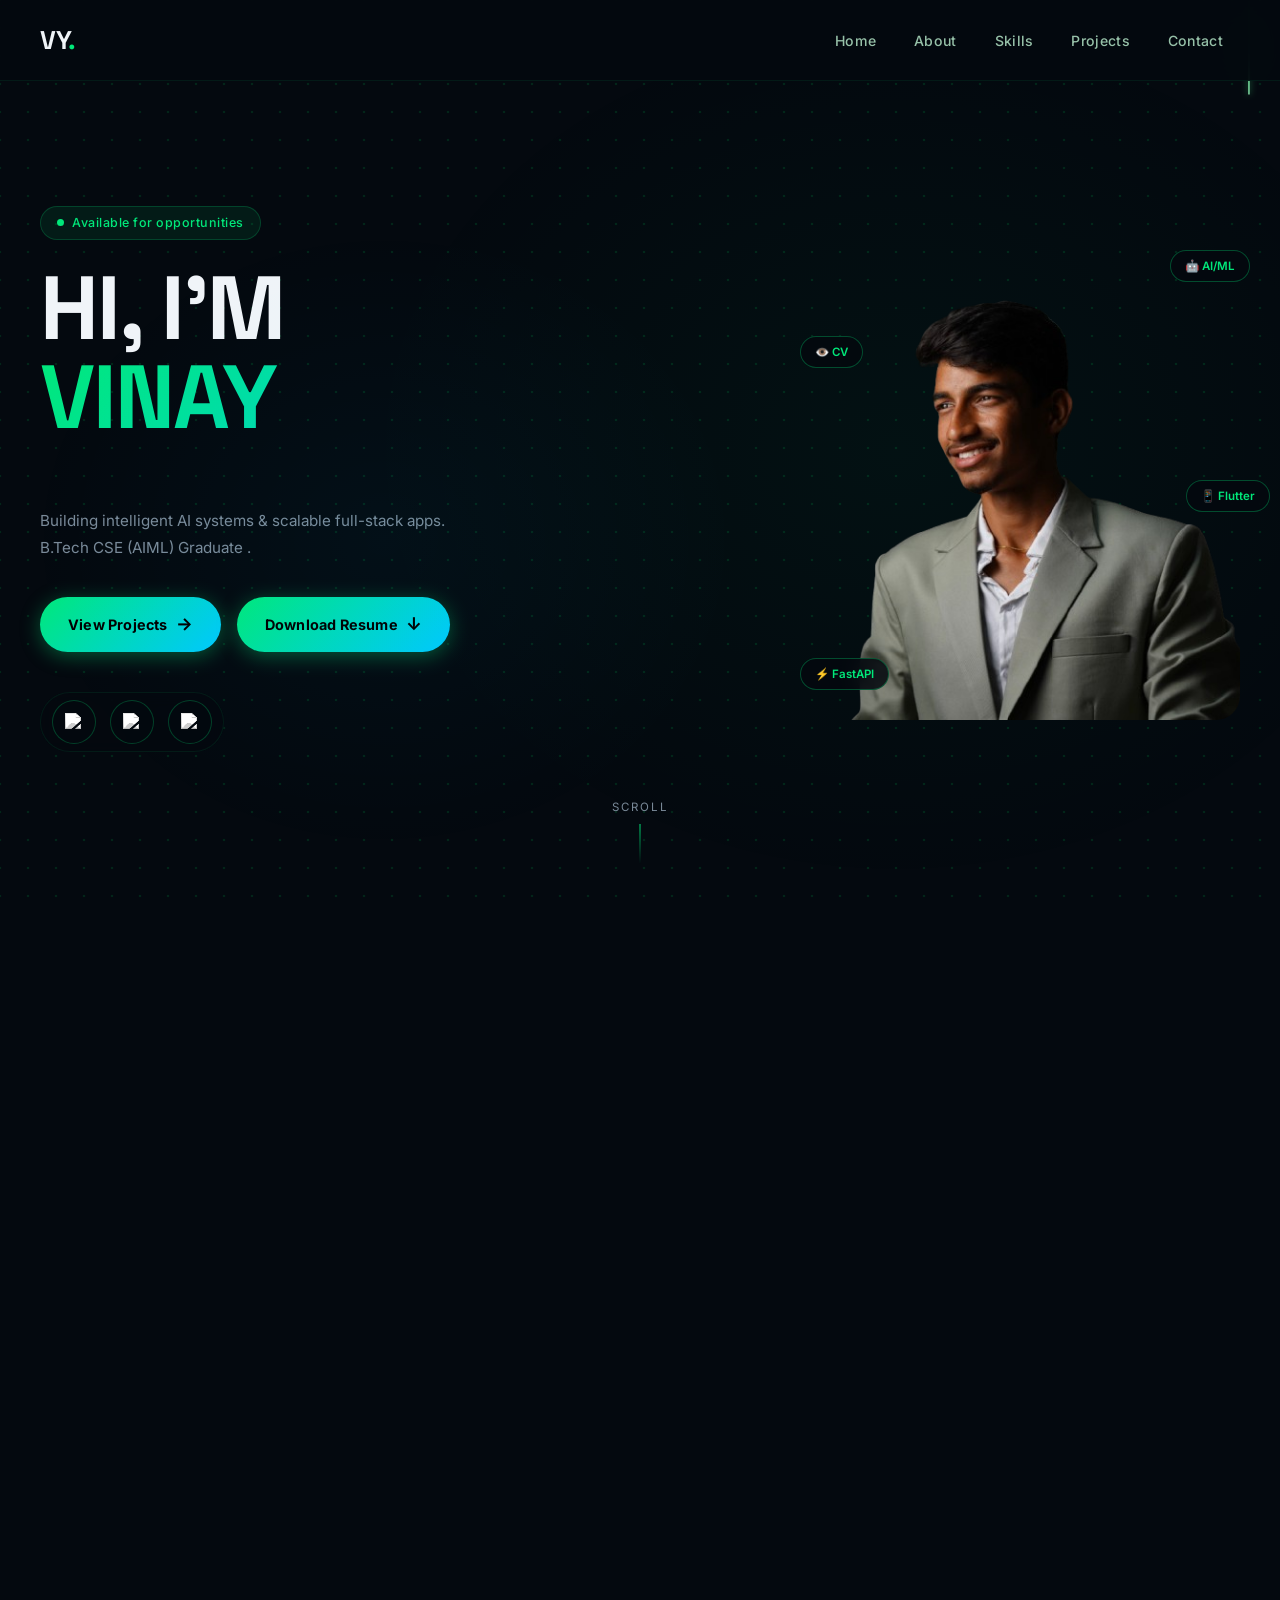
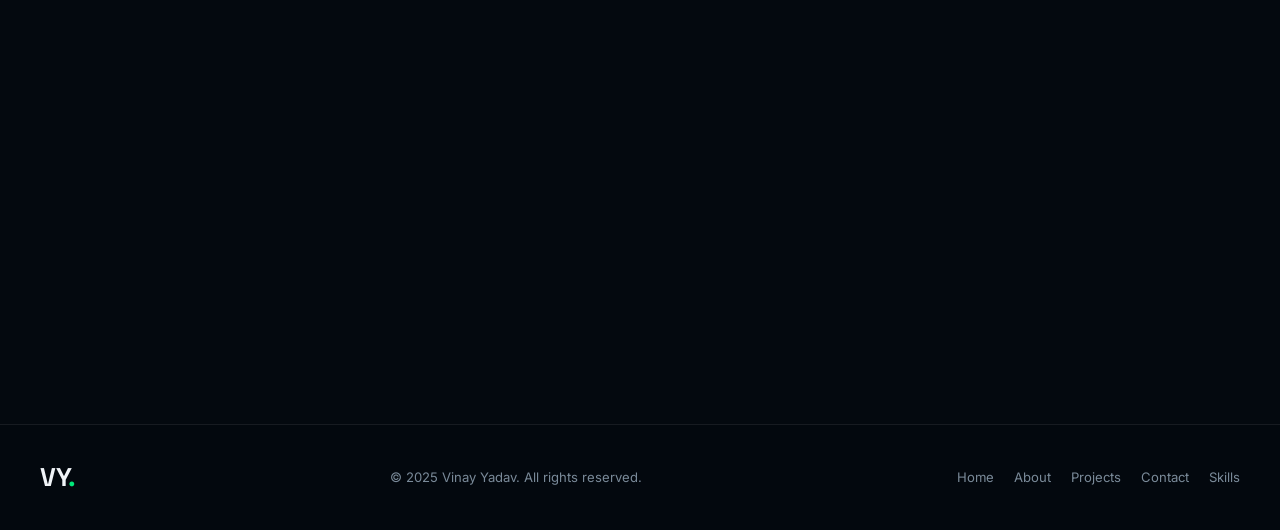
==== index.html @ a846c464 "added demo" ====
<!DOCTYPE html>
<html lang="en">
  <head>
    <meta charset="UTF-8" />
    <meta name="viewport" content="width=device-width, initial-scale=1.0" />
    <title>Vinay Yadav | AI/ML Engineer &amp; Web Developer</title>
    <meta name="description" content="Vinay Yadav — Aspiring AI/ML Engineer and Web Developer. Portfolio showcasing projects in Deep Learning, Computer Vision, FastAPI, Flutter, and more." />
    <meta name="keywords" content="Vinay Yadav, AI Engineer, ML Engineer, Web Developer, Portfolio, Flutter, FastAPI, Deep Learning" />
    <meta name="author" content="Vinay Yadav" />
    <meta property="og:title" content="Vinay Yadav | AI/ML Engineer &amp; Web Developer" />
    <meta property="og:description" content="Aspiring AI/ML Engineer building intelligent systems and scalable full-stack applications." />
    <meta property="og:image" content="assets/profile.JPG" />
    <meta property="og:type" content="website" />
    <link rel="icon" type="image/x-icon" href="assets/favicon.ico" />
    <link rel="stylesheet" href="style.css" />
    <link href="https://fonts.googleapis.com/css2?family=Inter:wght@300;400;500;600;700;800;900&family=Space+Grotesk:wght@400;500;600;700&display=swap" rel="stylesheet" />
    <script src="https://unpkg.com/typed.js@2.1.0/dist/typed.umd.js"></script>
  </head>
  <body>

    <canvas id="bg-canvas"></canvas>

    <!-- ===== NAVBAR ===== -->
    <header id="navbar">
      <nav class="nav-container">
        <a href="#home" class="logo">VY<span>.</span></a>
        <ul class="nav-links">
          <li><a href="#home">Home</a></li>
          <li><a href="#about">About</a></li>
          <li><a href="#skills">Skills</a></li>
          <li><a href="#projects">Projects</a></li>
          <li><a href="#contact">Contact</a></li>
        </ul>
        <!-- Hamburger last so it always sits top-right on mobile -->
        <div class="menu-toggle" id="menu-toggle">&#9776;</div>
      </nav>
    </header>

    <!-- ===== HERO ===== -->
    <section id="home" class="hero">
      <div class="hero-inner">

        <!-- LEFT: Text -->
        <div class="hero-left">
          <div class="hero-tag">
            <span class="tag-dot"></span>
            Available for opportunities
          </div>

          <h1 class="hero-heading">
            HI, I'M<br />
            <span class="hero-name">VINAY</span>
          </h1>

          <p class="hero-role"><span id="element"></span></p>

          <p class="hero-desc">
            Building intelligent AI systems &amp; scalable full-stack apps.<br />
            B.Tech CSE (AIML) Graduate .
          </p>

          <div class="hero-cta">
            <a href="#projects" class="btn-primary">View Projects <span>→</span></a>
            <a href="VINAY_RESUME.pdf" class="btn-primary" download>Download Resume <span>↓</span></a>
          </div>

          <div class="social-row">
            <a href="https://mail.google.com/mail/?view=cm&fs=1&to=gvinayyadav25@gmail.com" target="_blank" rel="noopener noreferrer" aria-label="Gmail">
              <img src="assets/gmail.png" alt="Gmail" loading="lazy" />
            </a>
            <a href="https://www.linkedin.com/in/vinay-yadav-25vy/" target="_blank" rel="noopener noreferrer" aria-label="LinkedIn">
              <img src="assets/linkedin.png" alt="LinkedIn" loading="lazy" />
            </a>
            <a href="https://github.com/Vinay-Yadav25" target="_blank" rel="noopener noreferrer" aria-label="GitHub">
              <img src="assets/github.png" alt="GitHub" loading="lazy" />
            </a>
          </div>
        </div>

        <!-- RIGHT: Photo -->
        <div class="hero-right">
          <div class="photo-wrap">
            <img src="assets/profile1.png" alt="Vinay Yadav" class="photo-img" loading="eager" />
            <!-- Floating skill badges -->
            <div class="badge badge-1">🤖 AI/ML</div>
            <div class="badge badge-2">⚡ FastAPI</div>
            <div class="badge badge-3">📱 Flutter</div>
            <div class="badge badge-4">👁️ CV</div>
          </div>
        </div>

      </div>

      <!-- Scroll hint -->
      <div class="scroll-hint">
        <span>Scroll</span>
        <div class="scroll-line"></div>
      </div>
    </section>

    <!-- ===== ABOUT ===== -->
    <section id="about" class="section fly-in">
      <div class="container">
        <div class="section-label">01 / About</div>
        <h2 class="section-title">Who Am I</h2>
        <div class="about-grid">
          <div class="about-text">
            <p>Hi, I'm <strong>Vinay</strong> — a dedicated B.Tech graduate in Computer Science &amp; Engineering (AIML) at DRK Institute of Science and Technology, affiliated with JNTUH, Hyderabad.</p>
            <p>I'm passionate about building intelligent systems and scalable full-stack applications. My core interests span Artificial Intelligence, Machine Learning, and modern web &amp; mobile development.</p>
            <p>I have hands-on experience in Deep Learning, Computer Vision, FastAPI, Flutter, React, and database management — continuously learning and building impactful AI-driven solutions.</p>
            <p>Let's connect and create something meaningful together!</p>
          </div>
          <div class="about-stats">
            <div class="stat-card">
              <span class="stat-num">3</span>
              <span class="stat-label">Projects Built</span>
            </div>
            <div class="stat-card">
              <span class="stat-num">6+</span>
              <span class="stat-label">Technologies</span>
            </div>
            <!-- <div class="stat-card">
              <span class="stat-num">4th</span>
              <span class="stat-label">Year B.Tech</span>
            </div> -->
            <div class="stat-card">
              <span class="stat-num">AI</span>
              <span class="stat-label">Specialisation</span>
            </div>
          </div>
        </div>
      </div>
    </section>

    <!-- ===== SKILLS ===== -->
    <section id="skills" class="section fly-in">
      <div class="container">
        <div class="section-label">02 / Skills</div>
        <h2 class="section-title">My Skills</h2>
        <div class="skills-grid">

          <div class="skill-category">
            <h3><span class="cat-icon">🖥️</span> Frontend</h3>
            <div class="skill-tags">
              <span class="skill-tag"><img src="assets/html.png" alt="HTML" class="tag-icon" loading="lazy" />HTML</span>
              <span class="skill-tag"><img src="assets/css.png" alt="CSS" class="tag-icon" loading="lazy" />CSS</span>
              <span class="skill-tag"><img src="assets/JavaScript-logo.png" alt="JavaScript" class="tag-icon" loading="lazy" />JavaScript</span>
            </div>
          </div>

          <div class="skill-category">
            <h3><span class="cat-icon">💻</span> Languages</h3>
            <div class="skill-tags">
              <span class="skill-tag"><img src="assets/python.png" alt="Python" class="tag-icon" loading="lazy" />Python</span>
              <span class="skill-tag"><img src="assets/java.png" alt="Java" class="tag-icon" loading="lazy" />Java</span>
              <span class="skill-tag"><img src="assets/C.png" alt="C" class="tag-icon" loading="lazy" />C</span>
            </div>
          </div>

          <div class="skill-category">
            <h3><span class="cat-icon">⚙️</span> Backend</h3>
            <div class="skill-tags">
              <span class="skill-tag">⚡ FastAPI</span>
              <span class="skill-tag">🐘 PHP</span>
              <span class="skill-tag"><img src="assets/mysql.png" alt="MySQL" class="tag-icon" loading="lazy" />MySQL</span>
            </div>
          </div>

          <div class="skill-category">
            <h3><span class="cat-icon">🤖</span> AI / ML</h3>
            <div class="skill-tags">
              <span class="skill-tag">🧠 Deep Learning</span>
              <span class="skill-tag">👁️ Computer Vision</span>
              <span class="skill-tag">🎯 YOLOv8</span>
            </div>
          </div>

          <div class="skill-category">
            <h3><span class="cat-icon">📱</span> Mobile Dev</h3>
            <div class="skill-tags">
              <span class="skill-tag">📱 Flutter</span>
              <span class="skill-tag">🎯 Dart</span>
            </div>
          </div>

          <div class="skill-category">
            <h3><span class="cat-icon">🛠️</span> Tools</h3>
            <div class="skill-tags">
              <span class="skill-tag"><img src="assets/vscode.png" alt="VS Code" class="tag-icon" loading="lazy" />VS Code</span>
              <span class="skill-tag"><img src="assets/github.png" alt="GitHub" class="tag-icon" loading="lazy" />GitHub</span>
              <span class="skill-tag"><img src="assets/gpt.png" alt="ChatGPT" class="tag-icon" loading="lazy" />ChatGPT</span>
            </div>
          </div>

        </div>
      </div>
    </section>

    <!-- ===== PROJECTS ===== -->
    <section id="projects" class="section fly-in">
      <div class="container">
        <div class="section-label">03 / Projects</div>
        <h2 class="section-title">Featured Work</h2>
        <div class="projects-grid">

        
          <div class="project-card">
            <div class="project-number">01</div>
            <h3>AI Helmet Detection</h3>
            <p>Real-time YOLOv8 safety detection system with Streamlit dashboard, alerts, and metrics.</p>
            <div class="project-tags">
              <span class="tag">YOLOv8</span>
              <span class="tag">Computer Vision</span>
              <span class="tag">Streamlit</span>
            </div>
            <div class="project-btn-row">
              <a href="https://github.com/Vinay-Yadav25/AI-Based-Helmet-Detection" target="_blank" rel="noopener noreferrer" class="project-btn">
                GitHub <span>↗</span>
              </a>
              <!-- <a href="#" class="project-btn project-btn--demo" title="Live demo coming soon">
                Live Demo <span>▶</span> -->
              </a>
            </div>
          </div>
          

           <div class="project-card">
            <div class="project-number">02</div>
            <h3>AI-Workout App</h3>
            <p>Personalized AI workout plans with progress tracking and intelligent fitness recommendations.</p>
            <div class="project-tags">
              <span class="tag">Flutter</span>
              <span class="tag">PHP</span>
              <span class="tag">MySQL</span>
              <span class="tag">AI</span>
            </div>
            <div class="project-btn-row">
              <a href="#" target="_blank" rel="noopener noreferrer" class="project-btn">
                GitHub <span>↗</span>
              </a>
              <!-- <a href="#" class="project-btn project-btn--demo" title="Live demo coming soon">
                Live Demo <span>▶</span>
              </a> -->
            </div>
          </div>

          <div class="project-card">
            <div class="project-number">03</div>
            <h3>AI Plagiarism Detection</h3>
            <p>Detects AI-generated and copied content using FastAPI and ML models with high accuracy.</p>
            <div class="project-tags">
              <span class="tag">FastAPI</span>
              <span class="tag">Machine Learning</span>
              <span class="tag">Python</span>
            </div>
            <div class="project-btn-row">
              <a href="https://github.com/Vinay-Yadav25/AI-Plagiarism-Detection-Tool" target="_blank" rel="noopener noreferrer" class="project-btn">
                GitHub <span>↗</span>
              </a>
              <a href="https://ai-text-detection-tool.onrender.com/" class="project-btn project-btn--demo" title="Live demo coming soon">
                Live Demo <span>▶</span>
              </a>
            </div>
          </div>

        </div>
      </div>
    </section>

    <!-- ===== CONTACT ===== -->
    <section id="contact" class="section fly-in">
      <div class="container">
        <div class="section-label">04 / Contact</div>
        <h2 class="section-title">Let's Talk</h2>
        <div class="contact-wrap">
          <div class="contact-info">
            <p>Have a project in mind or want to collaborate? I'd love to hear from you. Drop a message and I'll get back as soon as possible.</p>
            <div class="contact-links">
              <a href="https://mail.google.com/mail/?view=cm&fs=1&to=gvinayyadav25@gmail.com" target="_blank" rel="noopener noreferrer">
                <img src="assets/gmail.png" alt="Gmail" loading="lazy" /> gvinayyadav25@gmail.com
              </a>
              <a href="https://www.linkedin.com/in/vinay-yadav-25vy/" target="_blank" rel="noopener noreferrer">
                <img src="assets/linkedin.png" alt="LinkedIn" loading="lazy" /> linkedin.com/in/vinay-yadav-25vy
              </a>
              <a href="https://github.com/Vinay-Yadav25" target="_blank" rel="noopener noreferrer">
                <img src="assets/github.png" alt="GitHub" loading="lazy" /> github.com/Vinay-Yadav25
              </a>
            </div>
          </div>
          <form id="contact-form" action="https://formsubmit.co/gvinayyadav25@gmail.com" method="POST">
            <input type="hidden" name="_captcha" value="false" />
            <input type="text" name="name" placeholder="Your Name" required />
            <input type="email" name="email" placeholder="Your Email" required />
            <textarea name="comment" placeholder="Your Message..." rows="5" required></textarea>
            <button type="submit" class="btn-primary">Send Message <span>→</span></button>
          </form>
        </div>

        <div id="popup" class="popup">
          <div class="popup-content">
            <span class="close-btn">&times;</span>
            <h2>✅ Message Sent!</h2>
            <p>Will get back as soon as possible.</p>
          </div>
        </div>
      </div>
    </section>

    <!-- ===== FOOTER ===== -->
    <footer>
      <div class="container footer-inner">
        <span class="logo">VY<span>.</span></span>
        <p>&copy; 2025 Vinay Yadav. All rights reserved.</p>
        <div class="footer-links">
          <a href="#home">Home</a>
          <a href="#about">About</a>
          <a href="#projects">Projects</a>
          <a href="#contact">Contact</a>
          <a href="#skills">Skills</a>
        </div>

      </div>
    </footer>

    <script src="script.js"></script>
  </body>
</html>
---- style.css ----
@import url("https://fonts.googleapis.com/css2?family=Inter:wght@300;400;500;600;700;800;900&family=Space+Grotesk:wght@400;500;600;700&display=swap");

/* ===== RESET ===== */
*, *::before, *::after { margin: 0; padding: 0; box-sizing: border-box; }
html { scroll-behavior: smooth; font-size: 16px; }
body, html { overflow-x: hidden; }

/* ===== TOKENS ===== */
:root {
  --bg:        #04090f;
  --surface:   rgba(255,255,255,0.03);
  --border:    rgba(255,255,255,0.08);
  --accent:    #00e87a;
  --accent2:   #00c8ff;
  --text:      #f0f4f8;
  --muted:     #7a8a99;
  --grad:      linear-gradient(135deg, #00e87a, #00c8ff);
  --grad-text: linear-gradient(135deg, #00e87a 0%, #00c8ff 100%);
  --font-main: 'Inter', sans-serif;
  --font-head: 'Space Grotesk', sans-serif;
  --radius:    14px;
  --shadow:    0 8px 32px rgba(0,0,0,0.4);
}

body {
  font-family: var(--font-main);
  background: var(--bg);
  color: var(--text);
  line-height: 1.6;
}

/* ===== CANVAS ===== */
#bg-canvas {
  position: fixed;
  inset: 0;
  width: 100%; height: 100%;
  z-index: 0;
  pointer-events: none;
}

/* ===== NAVBAR ===== */
#navbar {
  position: fixed;
  top: 0; left: 0; right: 0;
  z-index: 1000;
  padding: 0 40px;
  transition: background 0.4s ease, border-bottom 0.4s ease, backdrop-filter 0.4s ease;
  /* Solid blocking layer — canvas animation stays fully behind */
  isolation: isolate;
}

/* ::before is the opaque background layer that fully blocks the canvas */
#navbar::before {
  content: "";
  position: absolute;
  inset: 0;
  background: rgba(4, 9, 15, 0.92);
  backdrop-filter: blur(18px);
  -webkit-backdrop-filter: blur(18px);
  border-bottom: 1px solid rgba(0, 232, 122, 0.08);
  z-index: -1; /* sits behind navbar content but above canvas */
  transition: background 0.4s ease, border-color 0.4s ease;
}

#navbar.scrolled::before {
  background: rgba(4, 9, 15, 0.97);
  border-bottom-color: var(--border);
  box-shadow: 0 4px 30px rgba(0, 0, 0, 0.5);
}

/* Keep old .scrolled for JS class compatibility */
#navbar.scrolled {
  border-bottom: none;
}

.nav-container {
  max-width: 1200px;
  margin: auto;
  display: flex;
  align-items: center;
  justify-content: space-between;
  padding: 20px 0;
}

.logo {
  font-family: var(--font-head);
  font-size: 1.6rem;
  font-weight: 700;
  color: var(--text);
  text-decoration: none;
  letter-spacing: -0.5px;
}
.logo span { color: var(--accent); }

.nav-links {
  list-style: none;
  display: flex;
  align-items: center;
  gap: 4px;
}

.nav-links li { display: inline; }

.nav-links a {
  color: rgba(200, 255, 220, 0.75);
  text-decoration: none;
  font-size: 0.88rem;
  font-weight: 500;
  padding: 8px 16px;
  border-radius: 999px;
  border: 1px solid transparent;
  letter-spacing: 0.3px;
  position: relative;
  transition: color 0.2s ease,
              background 0.2s ease,
              border-color 0.2s ease,
              box-shadow 0.2s ease,
              transform 0.15s ease;
}

/* Underline bar that slides in on hover */
.nav-links a::after {
  content: "";
  position: absolute;
  bottom: 4px;
  left: 50%;
  transform: translateX(-50%) scaleX(0);
  width: 60%;
  height: 2px;
  background: var(--accent, #00e87a);
  border-radius: 999px;
  transition: transform 0.25s cubic-bezier(0.34, 1.56, 0.64, 1);
}

.nav-links a:hover {
  color: #00ff8a;
  background: rgba(0, 232, 122, 0.12);
  border-color: rgba(0, 232, 122, 0.3);
  box-shadow: 0 0 14px rgba(0, 232, 122, 0.18);
  transform: translateY(-1px);
}

.nav-links a:hover::after {
  transform: translateX(-50%) scaleX(1);
}

.menu-toggle {
  display: none;
  font-size: 24px;
  color: var(--accent);
  cursor: pointer;
  background: none;
  border: none;
  padding: 4px 8px;
  border-radius: 6px;
}

/* ===== HERO ===== */
.hero {
  position: relative;
  z-index: 1;
  min-height: 100vh;
  display: flex;
  flex-direction: column;
  justify-content: center;
  padding: 120px 40px 60px;
}

.hero::before {
  content: "";
  position: absolute;
  inset: 0;
  background: radial-gradient(ellipse 60% 70% at 70% 50%, rgba(0,232,122,0.04) 0%, transparent 70%),
              radial-gradient(ellipse 40% 50% at 30% 60%, rgba(0,200,255,0.04) 0%, transparent 70%);
  pointer-events: none;
}

.hero-inner {
  max-width: 1200px;
  margin: auto;
  display: flex;
  align-items: center;
  justify-content: space-between;
  gap: 60px;
  width: 100%;
}

/* LEFT */
.hero-left { flex: 1; }

.hero-tag {
  display: inline-flex;
  align-items: center;
  gap: 8px;
  background: rgba(0,232,122,0.08);
  border: 1px solid rgba(0,232,122,0.2);
  border-radius: 999px;
  padding: 6px 16px;
  font-size: 0.78rem;
  font-weight: 500;
  color: var(--accent);
  letter-spacing: 0.5px;
  margin-bottom: 24px;
}

.tag-dot {
  width: 7px; height: 7px;
  background: var(--accent);
  border-radius: 50%;
  animation: pulse 1.8s ease infinite;
}

@keyframes pulse {
  0%, 100% { opacity: 1; transform: scale(1); }
  50%       { opacity: 0.5; transform: scale(1.5); }
}

.hero-heading {
  font-family: var(--font-head);
  font-size: clamp(3.2rem, 7vw, 6.5rem);
  font-weight: 900;
  line-height: 1.0;
  letter-spacing: -2px;
  color: var(--text);
  margin-bottom: 12px;
}

.hero-name {
  display: block;
  background: var(--grad-text);
  -webkit-background-clip: text;
  -webkit-text-fill-color: transparent;
  background-clip: text;
  text-shadow: none;
}

.hero-role {
  font-size: 1.1rem;
  color: var(--accent);
  font-weight: 500;
  min-height: 1.8em;
  margin-bottom: 20px;
}

.hero-desc {
  font-size: 0.95rem;
  color: var(--muted);
  line-height: 1.8;
  max-width: 480px;
  margin-bottom: 36px;
}

/* CTA buttons */
.hero-cta {
  display: flex;
  align-items: center;
  gap: 16px;
  flex-wrap: wrap;
  margin-bottom: 40px;
}

.btn-primary {
  display: inline-flex;
  align-items: center;
  gap: 8px;
  background: var(--grad);
  color: #000;
  font-weight: 700;
  font-size: 0.9rem;
  padding: 13px 28px;
  border-radius: 999px;
  text-decoration: none;
  border: none;
  cursor: pointer;
  transition: opacity 0.2s, transform 0.2s, box-shadow 0.2s;
  box-shadow: 0 4px 20px rgba(0,232,122,0.35);
  letter-spacing: 0.2px;
}

.btn-primary:hover {
  opacity: 0.92;
  transform: translateY(-2px);
  box-shadow: 0 8px 30px rgba(0,232,122,0.5);
}

.btn-primary span { font-size: 1.1rem; }

.btn-outline {
  display: inline-flex;
  align-items: center;
  gap: 8px;
  background: transparent;
  color: var(--text);
  font-weight: 600;
  font-size: 0.9rem;
  padding: 12px 26px;
  border-radius: 999px;
  text-decoration: none;
  border: 1px solid var(--border);
  transition: border-color 0.2s, color 0.2s, background 0.2s;
}

.btn-outline:hover {
  border-color: var(--accent);
  color: var(--accent);
  background: rgba(0,232,122,0.05);
}

/* Social row */
.social-row {
  display: inline-flex;
  align-items: center;
  gap: 14px;
  position: relative;
  z-index: 2;
  padding: 8px 12px;
  border-radius: 999px;
  isolation: isolate;
  width: fit-content;
}

/* Blocking layer — canvas stays behind, but transparent enough to see bg */
.social-row::before {
  content: "";
  position: absolute;
  inset: 0;
  border-radius: 999px;
  background: rgba(4, 9, 15, 0.75);
  backdrop-filter: blur(8px);
  -webkit-backdrop-filter: blur(8px);
  border: 1px solid rgba(0, 232, 122, 0.08);
  z-index: -1;
  pointer-events: none;
}

.social-row a {
  display: flex;
  align-items: center;
  justify-content: center;
  width: 44px; height: 44px;
  border-radius: 50%;
  border: 1px solid rgba(0, 232, 122, 0.25);
  background: rgba(4, 9, 15, 0.7);
  position: relative;
  z-index: 2;
  transition: border-color 0.25s ease,
              background 0.25s ease,
              transform 0.25s cubic-bezier(0.34, 1.56, 0.64, 1),
              box-shadow 0.25s ease;
}

/* Glow ring that expands on hover */
.social-row a::before {
  content: "";
  position: absolute;
  inset: -4px;
  border-radius: 50%;
  background: transparent;
  border: 1px solid transparent;
  transition: border-color 0.25s ease, box-shadow 0.25s ease;
  pointer-events: none;
}

/* Gmail — red glow */
.social-row a:nth-child(1):hover {
  border-color: rgba(234, 67, 53, 0.7);
  background: rgba(234, 67, 53, 0.12);
  transform: translateY(-5px) scale(1.1);
  box-shadow: 0 8px 24px rgba(234, 67, 53, 0.35),
              0 0 0 1px rgba(234, 67, 53, 0.2);
}
.social-row a:nth-child(1):hover::before {
  border-color: rgba(234, 67, 53, 0.3);
  box-shadow: 0 0 16px rgba(234, 67, 53, 0.25);
}

/* LinkedIn — blue glow */
.social-row a:nth-child(2):hover {
  border-color: rgba(10, 102, 194, 0.8);
  background: rgba(10, 102, 194, 0.14);
  transform: translateY(-5px) scale(1.1);
  box-shadow: 0 8px 24px rgba(10, 102, 194, 0.4),
              0 0 0 1px rgba(10, 102, 194, 0.25);
}
.social-row a:nth-child(2):hover::before {
  border-color: rgba(10, 102, 194, 0.3);
  box-shadow: 0 0 16px rgba(10, 102, 194, 0.25);
}

/* GitHub — white/green glow */
.social-row a:nth-child(3):hover {
  border-color: rgba(0, 232, 122, 0.7);
  background: rgba(0, 232, 122, 0.12);
  transform: translateY(-5px) scale(1.1);
  box-shadow: 0 8px 24px rgba(0, 232, 122, 0.35),
              0 0 0 1px rgba(0, 232, 122, 0.2);
}
.social-row a:nth-child(3):hover::before {
  border-color: rgba(0, 232, 122, 0.3);
  box-shadow: 0 0 16px rgba(0, 232, 122, 0.25);
}

.social-row img {
  width: 18px; height: 18px;
  filter: grayscale(1) brightness(1.4);
  transition: filter 0.25s ease, transform 0.25s ease;
  position: relative;
  z-index: 1;
}

/* Each icon pops to full colour + brightens on hover */
.social-row a:hover img {
  filter: grayscale(0) brightness(1.3) drop-shadow(0 0 4px currentColor);
  transform: scale(1.15);
}

/* RIGHT — Photo */
.hero-right { flex-shrink: 0; }

.photo-wrap {
  position: relative;
  display: flex;
  align-items: flex-end;
  justify-content: center;
}

/* Rings removed — clean look */

.photo-img {
  width: 420px;
  height: 480px;
  border-radius: 24px;
  object-fit: cover;
  object-position: top;
  border: none;
  box-shadow: none;
  background: none;
  position: relative;
  z-index: 1;
  display: block;
}

/* Floating badges */
.badge {
  position: absolute;
  background: rgba(4, 9, 15, 0.85);
  backdrop-filter: blur(10px);
  border: 1px solid rgba(0,232,122,0.3);
  border-radius: 999px;
  padding: 6px 14px;
  font-size: 0.72rem;
  font-weight: 600;
  color: var(--accent);
  white-space: nowrap;
  z-index: 2;
  animation: float 3s ease-in-out infinite;
}

.badge-1 { top: 10px;  right: -10px; animation-delay: 0s; }
.badge-2 { bottom: 30px; left: -20px; animation-delay: 0.8s; }
.badge-3 { top: 50%;   right: -30px; animation-delay: 1.4s; }
.badge-4 { top: 20%;   left: -20px;  animation-delay: 0.4s; }

@keyframes float {
  0%, 100% { transform: translateY(0); }
  50%       { transform: translateY(-8px); }
}

/* Scroll hint */
.scroll-hint {
  position: absolute;
  bottom: 36px;
  left: 50%;
  transform: translateX(-50%);
  display: flex;
  flex-direction: column;
  align-items: center;
  gap: 8px;
  color: var(--muted);
  font-size: 0.72rem;
  letter-spacing: 2px;
  text-transform: uppercase;
}

.scroll-line {
  width: 1px;
  height: 40px;
  background: linear-gradient(to bottom, var(--accent), transparent);
  animation: scrollDown 1.5s ease-in-out infinite;
}

@keyframes scrollDown {
  0%   { transform: scaleY(0); transform-origin: top; }
  50%  { transform: scaleY(1); transform-origin: top; }
  51%  { transform: scaleY(1); transform-origin: bottom; }
  100% { transform: scaleY(0); transform-origin: bottom; }
}

/* ===== SECTIONS ===== */
.section {
  position: relative;
  z-index: 1;
  padding: 100px 40px;
  background: rgba(4, 9, 15, 0.80);
  border-top: 1px solid var(--border);
}

.container {
  max-width: 1200px;
  margin: auto;
}

.section-label {
  font-size: 0.75rem;
  font-weight: 600;
  color: var(--accent);
  letter-spacing: 3px;
  text-transform: uppercase;
  margin-bottom: 12px;
}

.section-title {
  font-family: var(--font-head);
  font-size: clamp(2rem, 4vw, 3.2rem);
  font-weight: 700;
  color: var(--text);
  margin-bottom: 56px;
  letter-spacing: -1px;
}

/* ===== ABOUT ===== */
.about-grid {
  display: grid;
  grid-template-columns: 1fr 1fr;
  gap: 60px;
  align-items: start;
}

.about-text p {
  color: var(--muted);
  font-size: 0.95rem;
  line-height: 1.85;
  margin-bottom: 18px;
}

.about-text strong { color: var(--text); font-weight: 600; }

.about-stats {
  display: grid;
  grid-template-columns: 1fr 1fr;
  gap: 16px;
}

.stat-card {
  background: var(--surface);
  border: 1px solid var(--border);
  border-radius: var(--radius);
  padding: 28px 20px;
  display: flex;
  flex-direction: column;
  gap: 6px;
  transition: border-color 0.25s, transform 0.25s;
}

.stat-card:hover {
  border-color: rgba(0,232,122,0.3);
  transform: translateY(-4px);
}

.stat-num {
  font-family: var(--font-head);
  font-size: 2rem;
  font-weight: 700;
  background: var(--grad-text);
  -webkit-background-clip: text;
  -webkit-text-fill-color: transparent;
  background-clip: text;
}

.stat-label { font-size: 0.78rem; color: var(--muted); font-weight: 500; }

/* ===== SKILLS ===== */
.skills-grid {
  display: grid;
  grid-template-columns: repeat(3, 1fr);
  gap: 20px;
}

/* Tablet — 2 columns */
@media (max-width: 900px) {
  .skills-grid {
    grid-template-columns: repeat(2, 1fr);
    gap: 16px;
  }
}

/* Mobile — 1 column, full width */
@media (max-width: 560px) {
  .skills-grid {
    grid-template-columns: 1fr;
    gap: 14px;
  }

  .skill-category {
    width: 100%;
    box-sizing: border-box;
  }
}

.skill-category {
  background: var(--surface);
  border: 1px solid var(--border);
  border-radius: var(--radius);
  padding: 24px 20px;
  transition: border-color 0.25s, transform 0.25s cubic-bezier(0.34,1.56,0.64,1), box-shadow 0.25s;
}

.skill-category:hover {
  border-color: rgba(0,232,122,0.4);
  transform: translateY(-6px) scale(1.02);
  box-shadow: 0 12px 40px rgba(0,232,122,0.12);
}

.skill-category h3 {
  font-size: 0.85rem;
  font-weight: 600;
  color: var(--text);
  margin-bottom: 16px;
  letter-spacing: 0.3px;
  transition: color 0.2s;
}

.skill-category:hover h3 { color: var(--accent); }

.cat-icon { margin-right: 6px; }

.skill-tags { display: flex; flex-wrap: wrap; gap: 8px; }

.skill-tag {
  display: inline-flex;
  align-items: center;
  gap: 5px;
  background: rgba(0,232,122,0.06);
  color: rgba(240,244,248,0.75);
  border: 1px solid rgba(0,232,122,0.15);
  border-radius: 999px;
  padding: 5px 12px;
  font-size: 0.75rem;
  font-weight: 500;
  cursor: default;
  transition: transform 0.28s cubic-bezier(0.34,1.56,0.64,1),
              background 0.2s, border-color 0.2s,
              color 0.2s, box-shadow 0.2s;
}

.skill-tag:hover {
  transform: translateY(-5px) scale(1.1);
  background: rgba(0,232,122,0.15);
  border-color: var(--accent);
  color: var(--accent);
  box-shadow: 0 6px 18px rgba(0,232,122,0.25);
}

.tag-icon {
  width: 13px; height: 13px;
  object-fit: contain;
  filter: brightness(1.3);
  transition: filter 0.2s;
}
.skill-tag:hover .tag-icon { filter: brightness(2); }

/* ===== PROJECTS ===== */
.projects-grid {
  display: grid;
  grid-template-columns: repeat(auto-fit, minmax(300px, 1fr));
  gap: 24px;
}

.project-card {
  background: var(--surface);
  border: 1px solid var(--border);
  border-radius: var(--radius);
  padding: 32px 28px;
  display: flex;
  flex-direction: column;
  gap: 14px;
  transition: border-color 0.25s, transform 0.25s, box-shadow 0.25s;
  position: relative;
  overflow: hidden;
}

.project-card::before {
  content: "";
  position: absolute;
  inset: 0;
  background: linear-gradient(135deg, rgba(0,232,122,0.04) 0%, transparent 60%);
  opacity: 0;
  transition: opacity 0.3s;
  pointer-events: none; /* FIX: was blocking all clicks inside the card */
}

.project-card:hover { border-color: rgba(0,232,122,0.4); transform: translateY(-6px); box-shadow: 0 20px 50px rgba(0,0,0,0.4); }
.project-card:hover::before { opacity: 1; }

.project-number {
  font-family: var(--font-head);
  font-size: 0.72rem;
  font-weight: 700;
  color: var(--accent);
  letter-spacing: 2px;
  opacity: 0.7;
}

.project-card h3 {
  font-family: var(--font-head);
  font-size: 1.15rem;
  font-weight: 700;
  color: var(--text);
}

.project-card p {
  font-size: 0.87rem;
  color: var(--muted);
  line-height: 1.7;
  flex: 1;
}

.project-tags {
  display: flex;
  flex-wrap: wrap;
  gap: 6px;
}

.tag {
  background: rgba(0,200,255,0.08);
  color: var(--accent2);
  border: 1px solid rgba(0,200,255,0.2);
  border-radius: 999px;
  padding: 3px 10px;
  font-size: 0.72rem;
  font-weight: 500;
}

.project-link {
  display: inline-flex;
  align-items: center;
  gap: 6px;
  color: var(--accent);
  text-decoration: none;
  font-size: 0.85rem;
  font-weight: 600;
  margin-top: auto;
  transition: gap 0.2s;
}

.project-link:hover { gap: 10px; }
.project-link span { font-size: 1rem; }

/* ===== PROJECT BUTTONS ===== */
.project-btn-row {
  display: flex;
  align-items: center;
  gap: 10px;
  margin-top: 14px;
  flex-wrap: wrap;
}

/* Base button — smaller, compact */
.project-btn {
  display: inline-flex;
  align-items: center;
  gap: 5px;
  padding: 7px 14px;
  font-size: 0.78rem;
  font-weight: 600;
  letter-spacing: 0.3px;
  border-radius: 6px;
  text-decoration: none;
  border: 1px solid var(--accent, #00ff6a);
  color: var(--accent, #00ff6a);
  background: transparent;
  transition: background 0.22s ease,
              color 0.22s ease,
              box-shadow 0.22s ease,
              transform 0.18s ease;
  pointer-events: all;
  position: relative;
  z-index: 2;
}

.project-btn span {
  font-size: 0.85rem;
  transition: transform 0.18s ease;
}

.project-btn:hover {
  background: var(--accent, #00ff6a);
  color: #000;
  box-shadow: 0 0 14px rgba(0, 255, 106, 0.3);
  transform: translateY(-2px);
}

.project-btn:hover span {
  transform: translate(2px, -2px);
}

/* Live Demo variant — outlined cyan/accent2 */
.project-btn--demo {
  border-color: var(--accent2, #00c8ff);
  color: var(--accent2, #00c8ff);
}

.project-btn--demo:hover {
  background: var(--accent2, #00c8ff);
  color: #000;
  box-shadow: 0 0 14px rgba(0, 200, 255, 0.3);
}

.project-btn--demo:hover span {
  transform: translateX(0) scale(1.2);
}

/* ===== CONTACT ===== */
.contact-wrap {
  display: grid;
  grid-template-columns: 1fr 1fr;
  gap: 60px;
  align-items: start;
}

.contact-info p {
  color: var(--muted);
  font-size: 0.95rem;
  line-height: 1.8;
  margin-bottom: 32px;
}

.contact-links {
  display: flex;
  flex-direction: column;
  gap: 16px;
}

.contact-links a {
  display: flex;
  align-items: center;
  gap: 12px;
  color: var(--muted);
  text-decoration: none;
  font-size: 0.87rem;
  transition: color 0.2s;
}

.contact-links a:hover { color: var(--accent); }
.contact-links img { width: 18px; height: 18px; filter: grayscale(1) brightness(1.5); }
.contact-links a:hover img { filter: grayscale(0); }

form {
  display: flex;
  flex-direction: column;
  gap: 14px;
}

input, textarea {
  background: var(--surface);
  border: 1px solid var(--border);
  border-radius: 10px;
  color: var(--text);
  font-family: var(--font-main);
  font-size: 0.9rem;
  padding: 14px 16px;
  outline: none;
  transition: border-color 0.2s, box-shadow 0.2s;
  width: 100%;
}

input:focus, textarea:focus {
  border-color: rgba(0,232,122,0.5);
  box-shadow: 0 0 0 3px rgba(0,232,122,0.08);
}

input::placeholder, textarea::placeholder { color: var(--muted); }

textarea { resize: vertical; }

/* ===== POPUP ===== */
.popup {
  position: fixed; inset: 0;
  display: none;
  background: rgba(0,0,0,0.7);
  z-index: 9999;
  justify-content: center;
  align-items: center;
}

.popup-content {
  background: #0d1f14;
  border: 1px solid rgba(0,232,122,0.4);
  border-radius: 16px;
  padding: 40px;
  text-align: center;
  color: var(--accent);
  max-width: 380px;
  width: 90%;
  position: relative;
  box-shadow: 0 0 40px rgba(0,232,122,0.2);
  animation: popIn 0.35s cubic-bezier(0.34,1.56,0.64,1);
}

@keyframes popIn {
  from { opacity: 0; transform: scale(0.85); }
  to   { opacity: 1; transform: scale(1); }
}

.popup-content h2 { font-size: 1.3rem; margin-bottom: 10px; }
.popup-content p  { color: var(--muted); font-size: 0.9rem; }

.close-btn {
  position: absolute; top: 14px; right: 18px;
  color: var(--muted); font-size: 22px;
  cursor: pointer; font-weight: bold;
  transition: color 0.2s;
}
.close-btn:hover { color: var(--accent); }

/* ===== FOOTER ===== */
footer {
  position: relative; z-index: 1;
  background: rgba(4,9,15,0.95);
  border-top: 1px solid var(--border);
  padding: 32px 40px;
}

.footer-inner {
  display: flex;
  align-items: center;
  justify-content: space-between;
  flex-wrap: wrap;
  gap: 16px;
}

footer p { color: var(--muted); font-size: 0.82rem; }

.footer-links {
  display: flex;
  gap: 20px;
}

.footer-links a {
  color: var(--muted);
  text-decoration: none;
  font-size: 0.82rem;
  transition: color 0.2s;
}
.footer-links a:hover { color: var(--accent); }

/* ===== FLY-IN ===== */
.fly-in { opacity: 0; transform: translateY(30px); transition: opacity 0.7s ease, transform 0.7s ease; }
.fly-in.visible { opacity: 1; transform: translateY(0); }

/* ===== RESPONSIVE ===== */
@media (max-width: 900px) {
  .hero-inner { flex-direction: column-reverse; text-align: center; }
  .hero-desc  { margin: 0 auto 36px; }
  .hero-cta, .social-row { justify-content: center; }
  .hero-cta {
    flex-direction: column;
    align-items: center;
    gap: 12px;
  }
  .btn-primary,
  .btn-outline {
    width: 100%;
    max-width: 280px;
    justify-content: center;
  }
  .photo-img  { width: 280px; height: 320px; border-radius: 18px; }
  .ring-outer { width: 260px; height: 260px; }
  .ring-inner { width: 220px; height: 220px; }
  .about-grid    { grid-template-columns: 1fr; }
  .contact-wrap  { grid-template-columns: 1fr; }
  .badge-1, .badge-3 { right: -5px; }
  .badge-2, .badge-4 { left: -5px; }
}

@media (max-width: 768px) {
  #navbar { padding: 0 16px; }

  /* Keep nav-container as a tight flex row pinned to the top */
  .nav-container {
    display: flex;
    flex-direction: row;
    align-items: center;
    justify-content: space-between;
    padding: 14px 0;
    width: 100%;
  }

  /* Hamburger: visible, right side */
  .menu-toggle {
    display: flex;
    align-items: center;
    justify-content: center;
    margin-left: auto;
    font-size: 22px;
    width: 40px;
    height: 40px;
    padding: 0;
    border: 1px solid rgba(0,255,80,0.3);
    border-radius: 8px;
    background: rgba(0,255,80,0.07);
    color: #00ff6a;
    cursor: pointer;
    flex-shrink: 0;
    transition: background 0.2s ease, border-color 0.2s ease, transform 0.2s ease;
  }

  /* Active state — glows when drawer is open */
  .menu-toggle[aria-expanded="true"] {
    background: rgba(0,255,80,0.15);
    border-color: rgba(0,255,80,0.6);
    transform: rotate(90deg);
  }

  .nav-links {
    position: fixed;
    top: 0; right: -100%;
    width: 260px; height: 100vh;
    background: rgba(4,9,15,0.97);
    backdrop-filter: blur(20px);
    flex-direction: column;
    justify-content: center;
    gap: 8px;
    border-left: 1px solid var(--border);
    transition: right 0.35s cubic-bezier(0.4,0,0.2,1);
    padding: 40px 24px;
  }

  .nav-links.active { right: 0; }

  .nav-links li { display: block; width: 100%; }
  .nav-links a  { display: block; padding: 12px 18px; font-size: 1rem; border-radius: 10px; }

  .section { padding: 70px 20px; }
  .hero     { padding: 100px 20px 60px; }
  .hero-heading { letter-spacing: -1px; }

  .projects-grid { grid-template-columns: 1fr; }
  .about-stats   { grid-template-columns: 1fr 1fr; }

  .footer-inner { flex-direction: column; text-align: center; }
  .footer-links { justify-content: center; }

  .scroll-hint { display: none; }
}

@media (max-width: 480px) {
  .photo-img  { width: 240px; height: 280px; border-radius: 16px; }
  .ring-outer { width: 220px; height: 220px; }
  .ring-inner { width: 185px; height: 185px; }
  .badge { font-size: 0.65rem; padding: 4px 10px; }
  .badge-1, .badge-3 { right: 0; }
  .badge-2, .badge-4 { left: 0; }
}
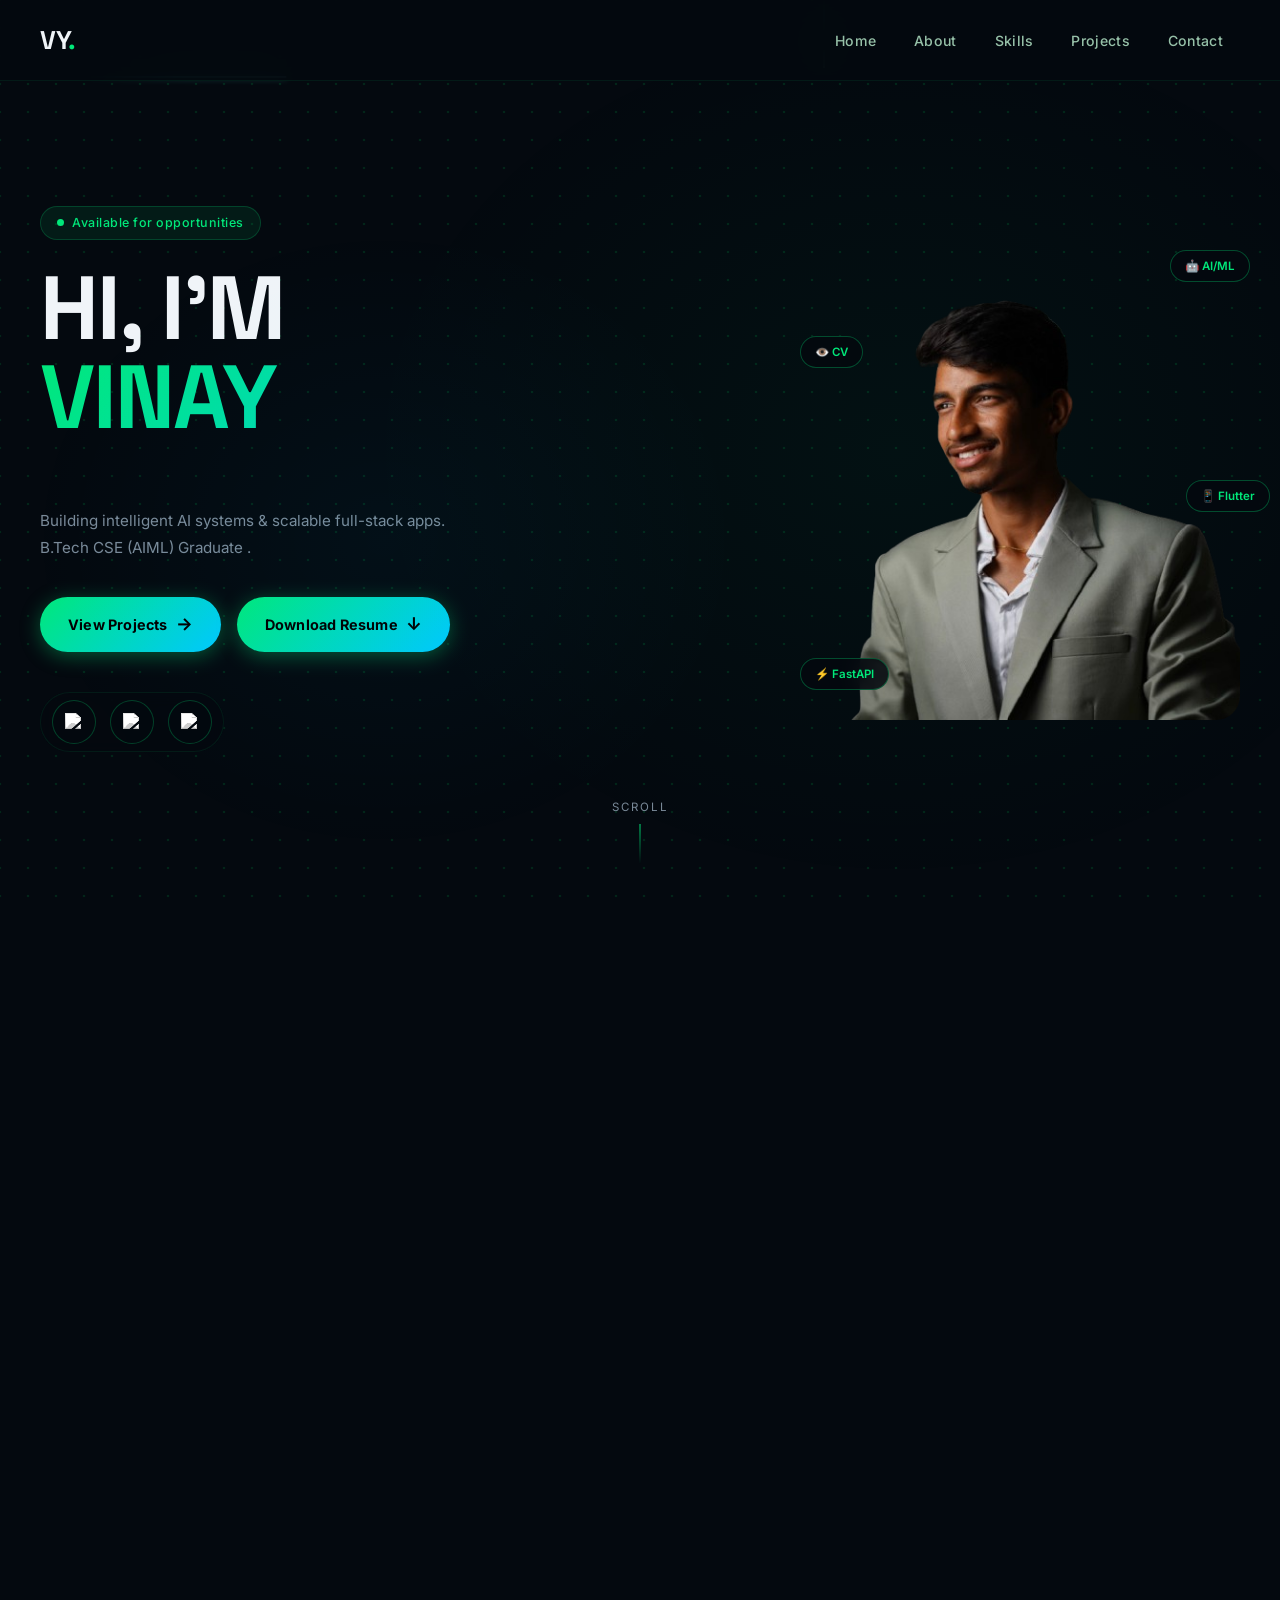
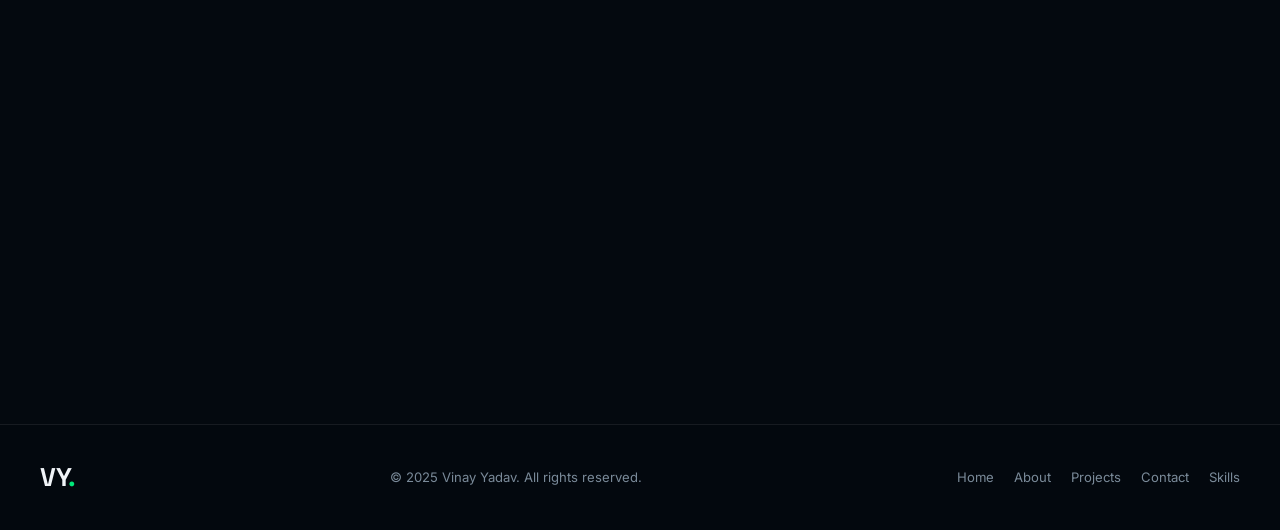
==== commit ebc7ab92: "added live demo" ====
--- a/index.html
+++ b/index.html
@@ -217,8 +217,8 @@
               <a href="https://github.com/Vinay-Yadav25/AI-Based-Helmet-Detection" target="_blank" rel="noopener noreferrer" class="project-btn">
                 GitHub <span>↗</span>
               </a>
-              <!-- <a href="#" class="project-btn project-btn--demo" title="Live demo coming soon">
-                Live Demo <span>▶</span> -->
+              <a href="https://huggingface.co/spaces/Vinay-yadav-25/HelmetDetection-for-ConstructionSites" class="project-btn project-btn--demo" title="Live demo coming soon">
+                Live Demo <span>▶</span>
               </a>
             </div>
           </div>
@@ -238,7 +238,7 @@
               <a href="#" target="_blank" rel="noopener noreferrer" class="project-btn">
                 GitHub <span>↗</span>
               </a>
-              <!-- <a href="#" class="project-btn project-btn--demo" title="Live demo coming soon">
+              <!-- <a href="https://huggingface.co/spaces/Vinay-yadav-25/HelmetDetection-for-ConstructionSites" class="project-btn project-btn--demo" title="Live demo coming soon">
                 Live Demo <span>▶</span>
               </a> -->
             </div>
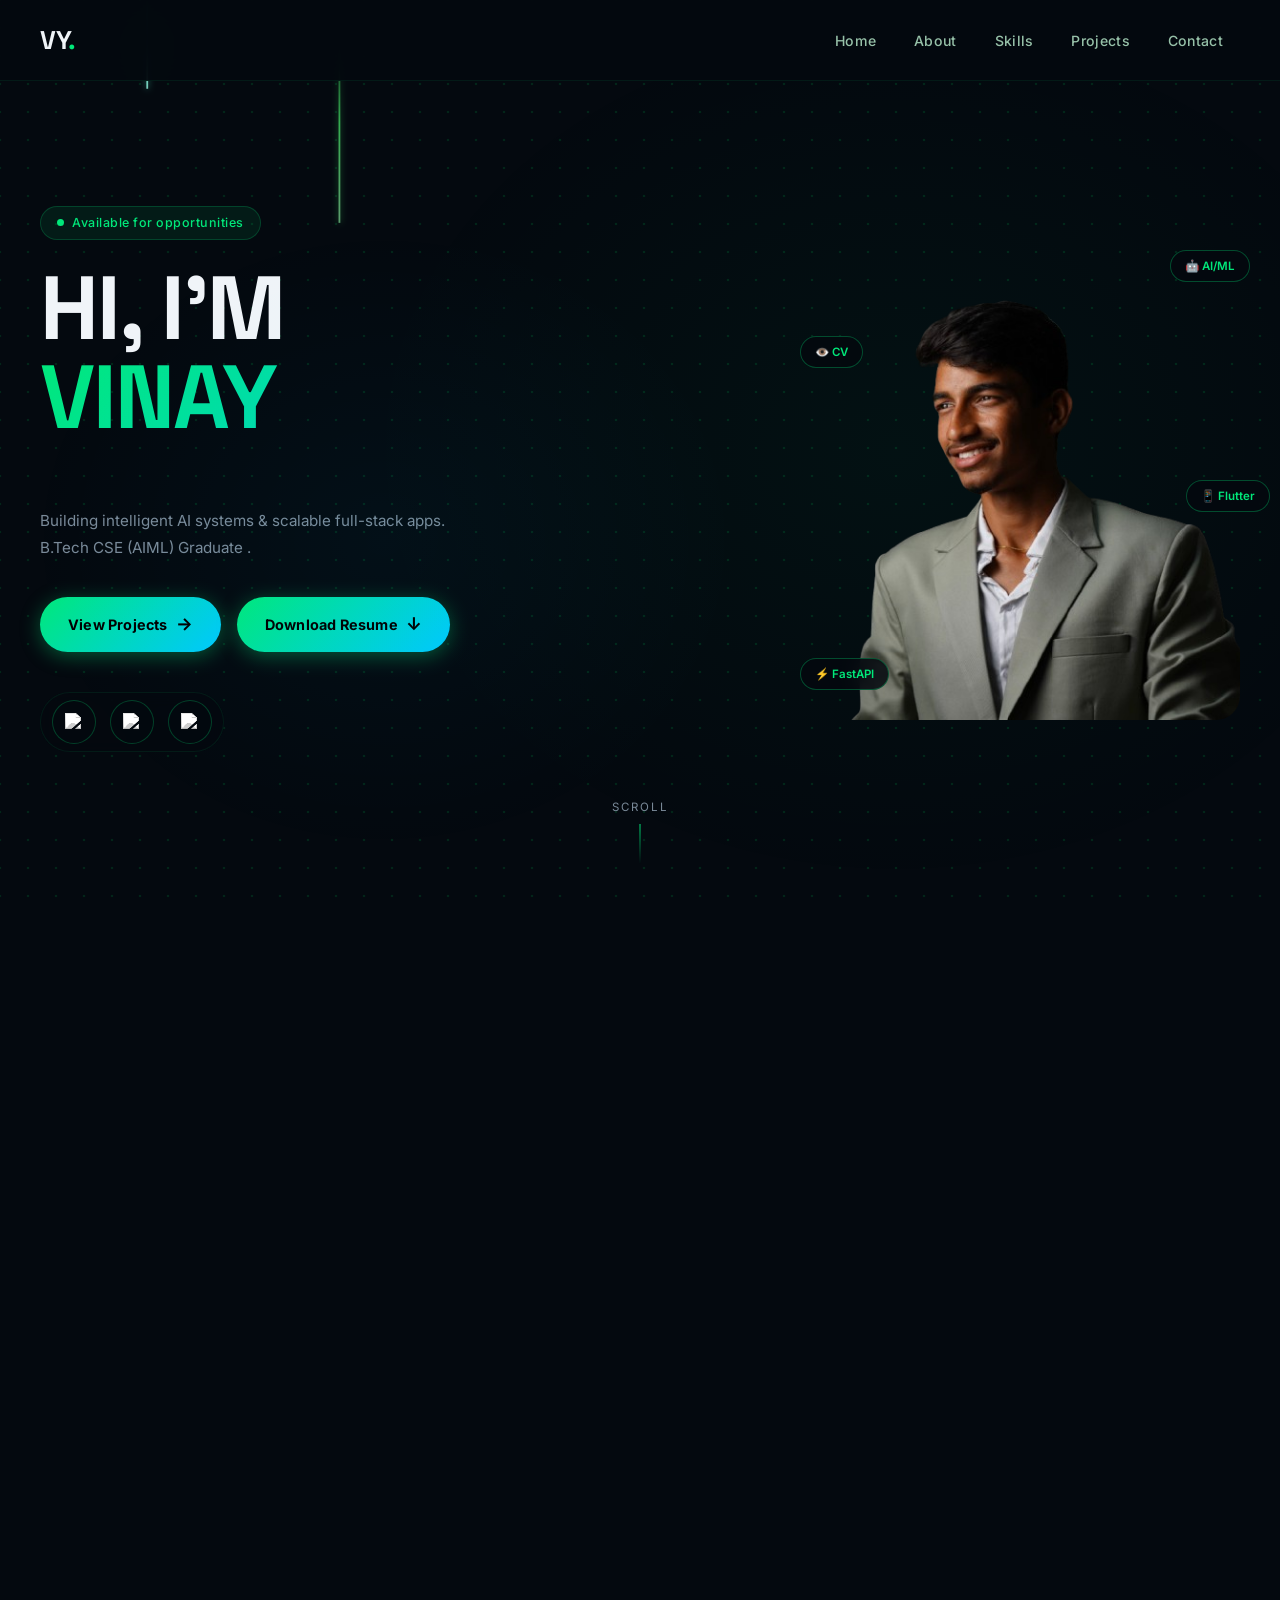
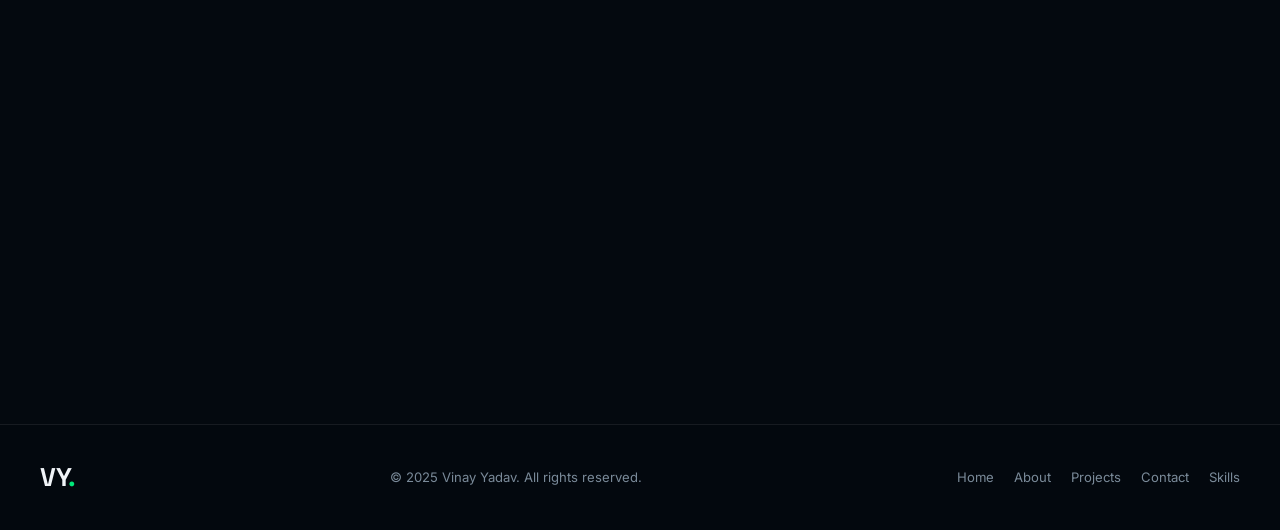
==== commit 21c15728: "updated" ====
--- a/index.html
+++ b/index.html
@@ -217,7 +217,7 @@
               <a href="https://github.com/Vinay-Yadav25/AI-Based-Helmet-Detection" target="_blank" rel="noopener noreferrer" class="project-btn">
                 GitHub <span>↗</span>
               </a>
-              <a href="https://huggingface.co/spaces/Vinay-yadav-25/HelmetDetection-for-ConstructionSites" class="project-btn project-btn--demo" title="Live demo coming soon">
+              <a href="https://huggingface.co/spaces/Vinay-yadav-25/HelmetDetection-for-ConstructionSites" target="_blank" rel="noopener noreferrer" class="project-btn project-btn--demo" title="Live demo coming soon">
                 Live Demo <span>▶</span>
               </a>
             </div>
@@ -238,7 +238,7 @@
               <a href="#" target="_blank" rel="noopener noreferrer" class="project-btn">
                 GitHub <span>↗</span>
               </a>
-              <!-- <a href="https://huggingface.co/spaces/Vinay-yadav-25/HelmetDetection-for-ConstructionSites" class="project-btn project-btn--demo" title="Live demo coming soon">
+              <!-- <a href="https://huggingface.co/spaces/Vinay-yadav-25/HelmetDetection-for-ConstructionSites" target="_blank"  rel="noopener noreferrer" class="project-btn project-btn--demo" title="Live demo coming soon">
                 Live Demo <span>▶</span>
               </a> -->
             </div>
@@ -257,7 +257,7 @@
               <a href="https://github.com/Vinay-Yadav25/AI-Plagiarism-Detection-Tool" target="_blank" rel="noopener noreferrer" class="project-btn">
                 GitHub <span>↗</span>
               </a>
-              <a href="https://ai-text-detection-tool.onrender.com/" class="project-btn project-btn--demo" title="Live demo coming soon">
+              <a href="https://ai-text-detection-tool.onrender.com/" target="_blank" rel="noopener noreferrer" class="project-btn project-btn--demo" title="Live demo coming soon">
                 Live Demo <span>▶</span>
               </a>
             </div>
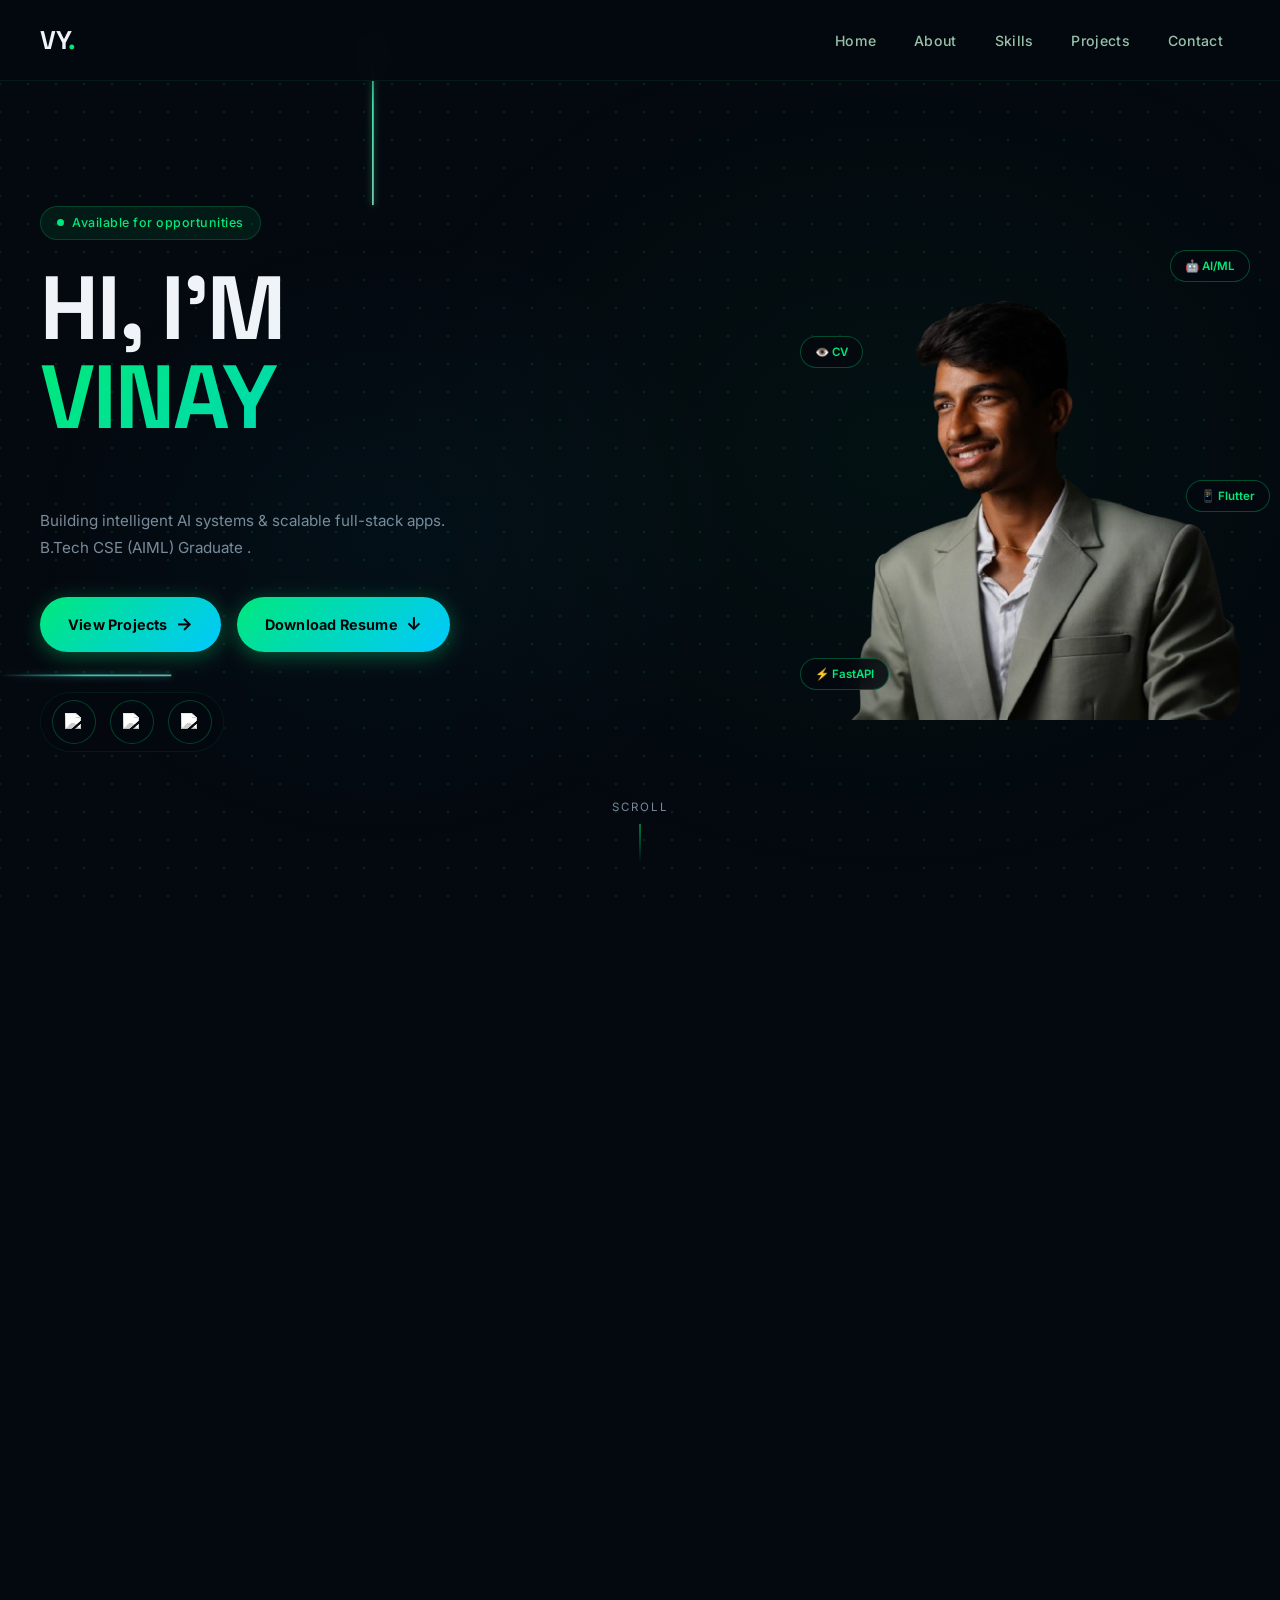
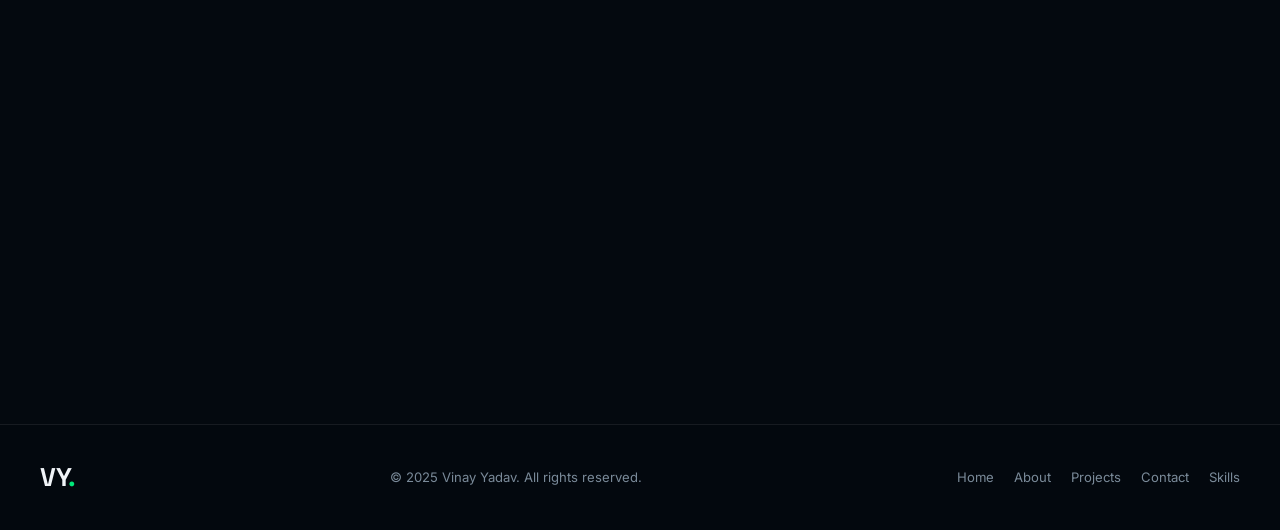
==== commit 028ada37: "Added Project Link" ====
--- a/index.html
+++ b/index.html
@@ -235,7 +235,7 @@
               <span class="tag">AI</span>
             </div>
             <div class="project-btn-row">
-              <a href="#" target="_blank" rel="noopener noreferrer" class="project-btn">
+              <a href="https://github.com/Vinay-Yadav25/Personalized-AI-Workout-App" target="_blank" rel="noopener noreferrer" class="project-btn">
                 GitHub <span>↗</span>
               </a>
               <!-- <a href="https://huggingface.co/spaces/Vinay-yadav-25/HelmetDetection-for-ConstructionSites" target="_blank"  rel="noopener noreferrer" class="project-btn project-btn--demo" title="Live demo coming soon">
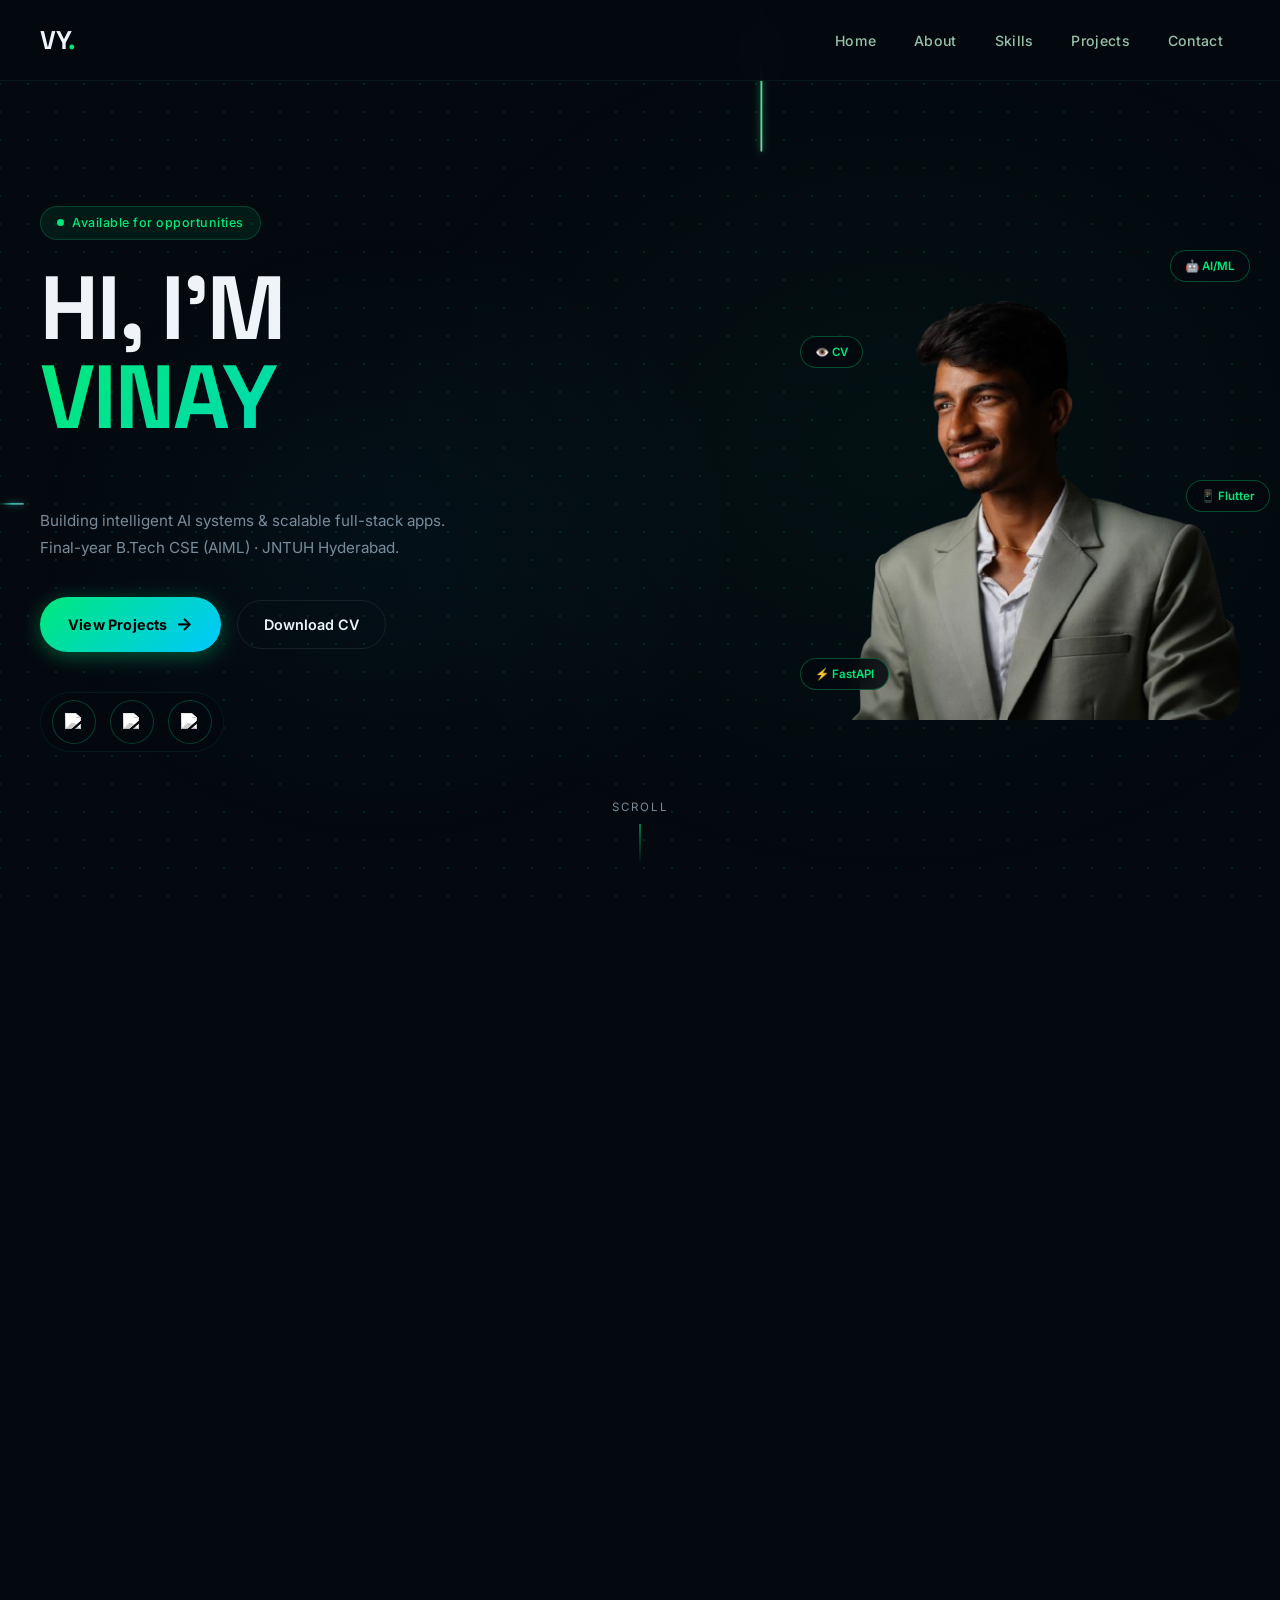
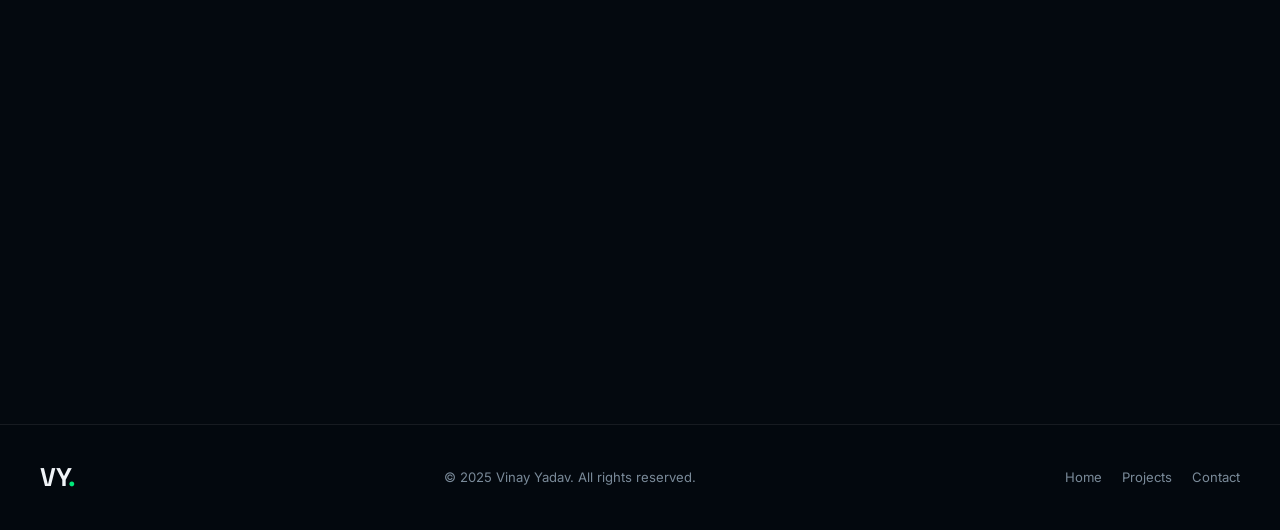
==== commit a7b8187d: "Updated Portfolio" ====
--- a/index.html
+++ b/index.html
@@ -18,6 +18,24 @@
   </head>
   <body>
 
+    <!-- ===== LOADER ===== -->
+    <div id="loader">
+      <div class="loader-inner">
+        <div class="loader-letters">
+          <span class="ll" style="--i:0">V</span>
+          <span class="ll" style="--i:1">I</span>
+          <span class="ll" style="--i:2">N</span>
+          <span class="ll" style="--i:3">A</span>
+          <span class="ll" style="--i:4">Y</span>
+        </div>
+        <div class="loader-sub">AI/ML Engineer &amp; Web Developer</div>
+        <div class="loader-bar-wrap">
+          <div class="loader-bar"></div>
+        </div>
+        <div class="loader-skip">click anywhere to skip</div>
+      </div>
+    </div>
+
     <canvas id="bg-canvas"></canvas>
 
     <!-- ===== NAVBAR ===== -->
@@ -56,12 +74,12 @@
 
           <p class="hero-desc">
             Building intelligent AI systems &amp; scalable full-stack apps.<br />
-            B.Tech CSE (AIML) Graduate .
+            Final-year B.Tech CSE (AIML) · JNTUH Hyderabad.
           </p>
 
           <div class="hero-cta">
             <a href="#projects" class="btn-primary">View Projects <span>→</span></a>
-            <a href="VINAY_RESUME.pdf" class="btn-primary" download>Download Resume <span>↓</span></a>
+            <a href="Vinay-Resume.pdf" class="btn-outline" download>Download CV</a>
           </div>
 
           <div class="social-row">
@@ -112,7 +130,7 @@
           </div>
           <div class="about-stats">
             <div class="stat-card">
-              <span class="stat-num">3</span>
+              <span class="stat-num">3+</span>
               <span class="stat-label">Projects Built</span>
             </div>
             <div class="stat-card">
@@ -137,62 +155,7 @@
       <div class="container">
         <div class="section-label">02 / Skills</div>
         <h2 class="section-title">My Skills</h2>
-        <div class="skills-grid">
-
-          <div class="skill-category">
-            <h3><span class="cat-icon">🖥️</span> Frontend</h3>
-            <div class="skill-tags">
-              <span class="skill-tag"><img src="assets/html.png" alt="HTML" class="tag-icon" loading="lazy" />HTML</span>
-              <span class="skill-tag"><img src="assets/css.png" alt="CSS" class="tag-icon" loading="lazy" />CSS</span>
-              <span class="skill-tag"><img src="assets/JavaScript-logo.png" alt="JavaScript" class="tag-icon" loading="lazy" />JavaScript</span>
-            </div>
-          </div>
-
-          <div class="skill-category">
-            <h3><span class="cat-icon">💻</span> Languages</h3>
-            <div class="skill-tags">
-              <span class="skill-tag"><img src="assets/python.png" alt="Python" class="tag-icon" loading="lazy" />Python</span>
-              <span class="skill-tag"><img src="assets/java.png" alt="Java" class="tag-icon" loading="lazy" />Java</span>
-              <span class="skill-tag"><img src="assets/C.png" alt="C" class="tag-icon" loading="lazy" />C</span>
-            </div>
-          </div>
-
-          <div class="skill-category">
-            <h3><span class="cat-icon">⚙️</span> Backend</h3>
-            <div class="skill-tags">
-              <span class="skill-tag">⚡ FastAPI</span>
-              <span class="skill-tag">🐘 PHP</span>
-              <span class="skill-tag"><img src="assets/mysql.png" alt="MySQL" class="tag-icon" loading="lazy" />MySQL</span>
-            </div>
-          </div>
-
-          <div class="skill-category">
-            <h3><span class="cat-icon">🤖</span> AI / ML</h3>
-            <div class="skill-tags">
-              <span class="skill-tag">🧠 Deep Learning</span>
-              <span class="skill-tag">👁️ Computer Vision</span>
-              <span class="skill-tag">🎯 YOLOv8</span>
-            </div>
-          </div>
-
-          <div class="skill-category">
-            <h3><span class="cat-icon">📱</span> Mobile Dev</h3>
-            <div class="skill-tags">
-              <span class="skill-tag">📱 Flutter</span>
-              <span class="skill-tag">🎯 Dart</span>
-            </div>
-          </div>
-
-          <div class="skill-category">
-            <h3><span class="cat-icon">🛠️</span> Tools</h3>
-            <div class="skill-tags">
-              <span class="skill-tag"><img src="assets/vscode.png" alt="VS Code" class="tag-icon" loading="lazy" />VS Code</span>
-              <span class="skill-tag"><img src="assets/github.png" alt="GitHub" class="tag-icon" loading="lazy" />GitHub</span>
-              <span class="skill-tag"><img src="assets/gpt.png" alt="ChatGPT" class="tag-icon" loading="lazy" />ChatGPT</span>
-            </div>
-          </div>
-
-        </div>
+        <div class="skills-grid" id="skills-container"></div>
       </div>
     </section>
 
@@ -201,69 +164,7 @@
       <div class="container">
         <div class="section-label">03 / Projects</div>
         <h2 class="section-title">Featured Work</h2>
-        <div class="projects-grid">
-
-        
-          <div class="project-card">
-            <div class="project-number">01</div>
-            <h3>AI Helmet Detection</h3>
-            <p>Real-time YOLOv8 safety detection system with Streamlit dashboard, alerts, and metrics.</p>
-            <div class="project-tags">
-              <span class="tag">YOLOv8</span>
-              <span class="tag">Computer Vision</span>
-              <span class="tag">Streamlit</span>
-            </div>
-            <div class="project-btn-row">
-              <a href="https://github.com/Vinay-Yadav25/AI-Based-Helmet-Detection" target="_blank" rel="noopener noreferrer" class="project-btn">
-                GitHub <span>↗</span>
-              </a>
-              <a href="https://huggingface.co/spaces/Vinay-yadav-25/HelmetDetection-for-ConstructionSites" target="_blank" rel="noopener noreferrer" class="project-btn project-btn--demo" title="Live demo coming soon">
-                Live Demo <span>▶</span>
-              </a>
-            </div>
-          </div>
-          
-
-           <div class="project-card">
-            <div class="project-number">02</div>
-            <h3>AI-Workout App</h3>
-            <p>Personalized AI workout plans with progress tracking and intelligent fitness recommendations.</p>
-            <div class="project-tags">
-              <span class="tag">Flutter</span>
-              <span class="tag">PHP</span>
-              <span class="tag">MySQL</span>
-              <span class="tag">AI</span>
-            </div>
-            <div class="project-btn-row">
-              <a href="https://github.com/Vinay-Yadav25/Personalized-AI-Workout-App" target="_blank" rel="noopener noreferrer" class="project-btn">
-                GitHub <span>↗</span>
-              </a>
-              <!-- <a href="https://huggingface.co/spaces/Vinay-yadav-25/HelmetDetection-for-ConstructionSites" target="_blank"  rel="noopener noreferrer" class="project-btn project-btn--demo" title="Live demo coming soon">
-                Live Demo <span>▶</span>
-              </a> -->
-            </div>
-          </div>
-
-          <div class="project-card">
-            <div class="project-number">03</div>
-            <h3>AI Plagiarism Detection</h3>
-            <p>Detects AI-generated and copied content using FastAPI and ML models with high accuracy.</p>
-            <div class="project-tags">
-              <span class="tag">FastAPI</span>
-              <span class="tag">Machine Learning</span>
-              <span class="tag">Python</span>
-            </div>
-            <div class="project-btn-row">
-              <a href="https://github.com/Vinay-Yadav25/AI-Plagiarism-Detection-Tool" target="_blank" rel="noopener noreferrer" class="project-btn">
-                GitHub <span>↗</span>
-              </a>
-              <a href="https://ai-text-detection-tool.onrender.com/" target="_blank" rel="noopener noreferrer" class="project-btn project-btn--demo" title="Live demo coming soon">
-                Live Demo <span>▶</span>
-              </a>
-            </div>
-          </div>
-
-        </div>
+        <div class="projects-grid" id="projects-container"></div>
       </div>
     </section>
 
@@ -313,15 +214,12 @@
         <p>&copy; 2025 Vinay Yadav. All rights reserved.</p>
         <div class="footer-links">
           <a href="#home">Home</a>
-          <a href="#about">About</a>
           <a href="#projects">Projects</a>
           <a href="#contact">Contact</a>
-          <a href="#skills">Skills</a>
-        </div>
-
+        </div>
       </div>
     </footer>
 
     <script src="script.js"></script>
   </body>
-</html>+</html>
--- a/style.css
+++ b/style.css
@@ -1,3 +1,121 @@
+/* ================================================================
+   LOADER
+   ================================================================ */
+
+#loader {
+  position: fixed;
+  inset: 0;
+  z-index: 99999;
+  background: #04090f;
+  display: flex;
+  align-items: center;
+  justify-content: center;
+  flex-direction: column;
+  transition: opacity 0.6s ease, visibility 0.6s ease;
+}
+
+#loader.hidden {
+  opacity: 0;
+  visibility: hidden;
+  pointer-events: none;
+}
+
+.loader-inner {
+  display: flex;
+  flex-direction: column;
+  align-items: center;
+  gap: 20px;
+}
+
+/* ── Letter drop-in ─────────────────────────────────── */
+.loader-letters {
+  display: flex;
+  gap: 6px;
+}
+
+.ll {
+  font-family: var(--font-head, 'Space Grotesk', sans-serif);
+  font-size: clamp(4rem, 12vw, 9rem);
+  font-weight: 900;
+  color: #fff;
+  letter-spacing: -2px;
+  line-height: 1;
+  opacity: 0;
+  transform: translateY(-60px) scale(1.2);
+  animation: letterDrop 0.5s cubic-bezier(0.22, 1, 0.36, 1) forwards;
+  animation-delay: calc(var(--i) * 0.1s + 0.2s);
+  display: inline-block;
+  position: relative;
+}
+
+/* Last letter Y gets the accent colour + glow */
+.ll:last-child {
+  color: var(--accent, #00e87a);
+  text-shadow: 0 0 40px rgba(0, 232, 122, 0.6);
+}
+
+@keyframes letterDrop {
+  0%   { opacity: 0; transform: translateY(-60px) scale(1.2); }
+  60%  { opacity: 1; transform: translateY(6px)  scale(0.97); }
+  80%  { transform: translateY(-3px) scale(1.01); }
+  100% { opacity: 1; transform: translateY(0)    scale(1); }
+}
+
+/* ── Subtitle ────────────────────────────────────────── */
+.loader-sub {
+  font-size: 0.82rem;
+  font-weight: 500;
+  color: rgba(0, 232, 122, 0.7);
+  letter-spacing: 3px;
+  text-transform: uppercase;
+  opacity: 0;
+  animation: fadeUp 0.5s ease forwards;
+  animation-delay: 0.85s;
+}
+
+@keyframes fadeUp {
+  from { opacity: 0; transform: translateY(10px); }
+  to   { opacity: 1; transform: translateY(0); }
+}
+
+/* ── Progress bar ───────────────────────────────────── */
+.loader-bar-wrap {
+  width: 180px;
+  height: 2px;
+  background: rgba(255, 255, 255, 0.08);
+  border-radius: 999px;
+  overflow: hidden;
+  opacity: 0;
+  animation: fadeUp 0.4s ease forwards;
+  animation-delay: 1s;
+}
+
+.loader-bar {
+  height: 100%;
+  width: 0%;
+  background: linear-gradient(90deg, var(--accent, #00e87a), #00c8ff);
+  border-radius: 999px;
+  animation: barFill 1.2s cubic-bezier(0.4, 0, 0.2, 1) forwards;
+  animation-delay: 1s;
+  box-shadow: 0 0 8px rgba(0, 232, 122, 0.6);
+}
+
+@keyframes barFill {
+  from { width: 0%; }
+  to   { width: 100%; }
+}
+
+/* ── Skip hint ──────────────────────────────────────── */
+.loader-skip {
+  font-size: 0.7rem;
+  color: rgba(255, 255, 255, 0.2);
+  letter-spacing: 1px;
+  opacity: 0;
+  animation: fadeUp 0.4s ease forwards;
+  animation-delay: 1.4s;
+  cursor: pointer;
+}
+
 @import url("https://fonts.googleapis.com/css2?family=Inter:wght@300;400;500;600;700;800;900&family=Space+Grotesk:wght@400;500;600;700&display=swap");
 
 /* ===== RESET ===== */
@@ -1061,4 +1179,4 @@
   .badge { font-size: 0.65rem; padding: 4px 10px; }
   .badge-1, .badge-3 { right: 0; }
   .badge-2, .badge-4 { left: 0; }
-}+}
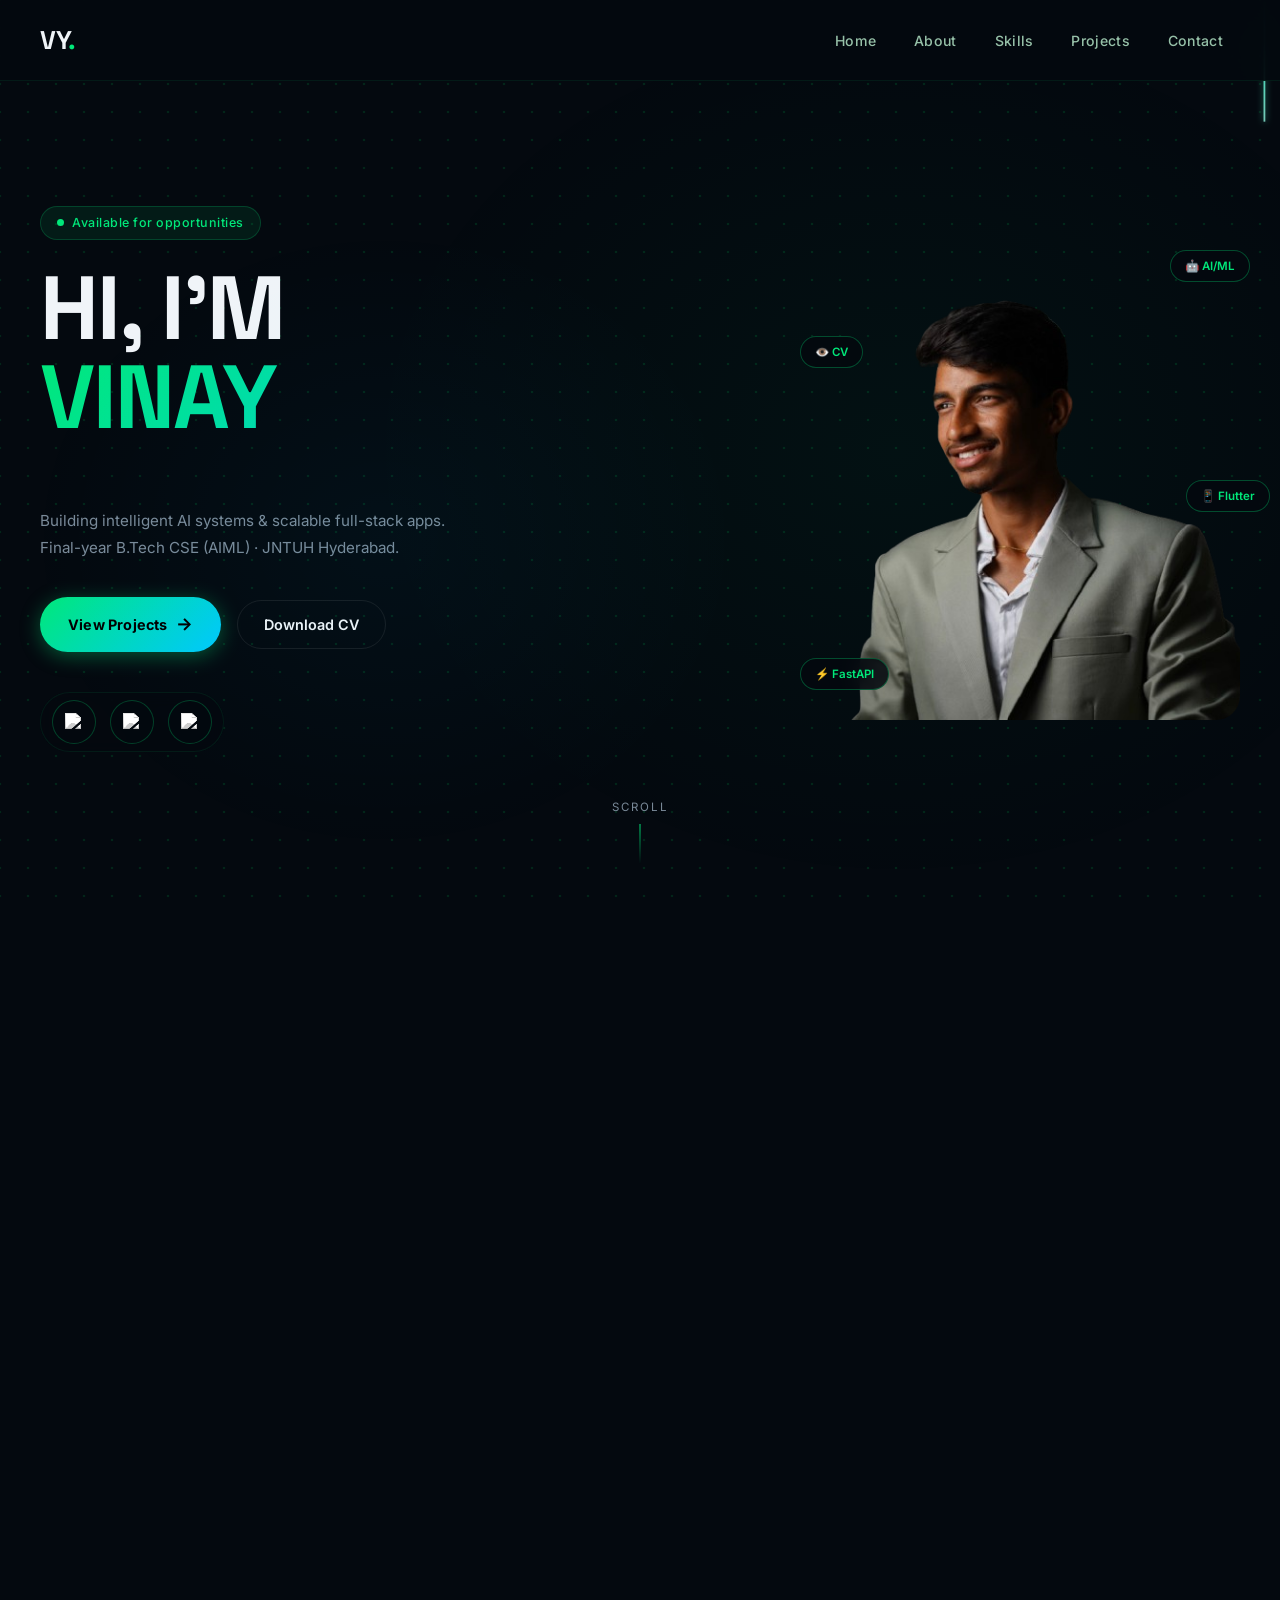
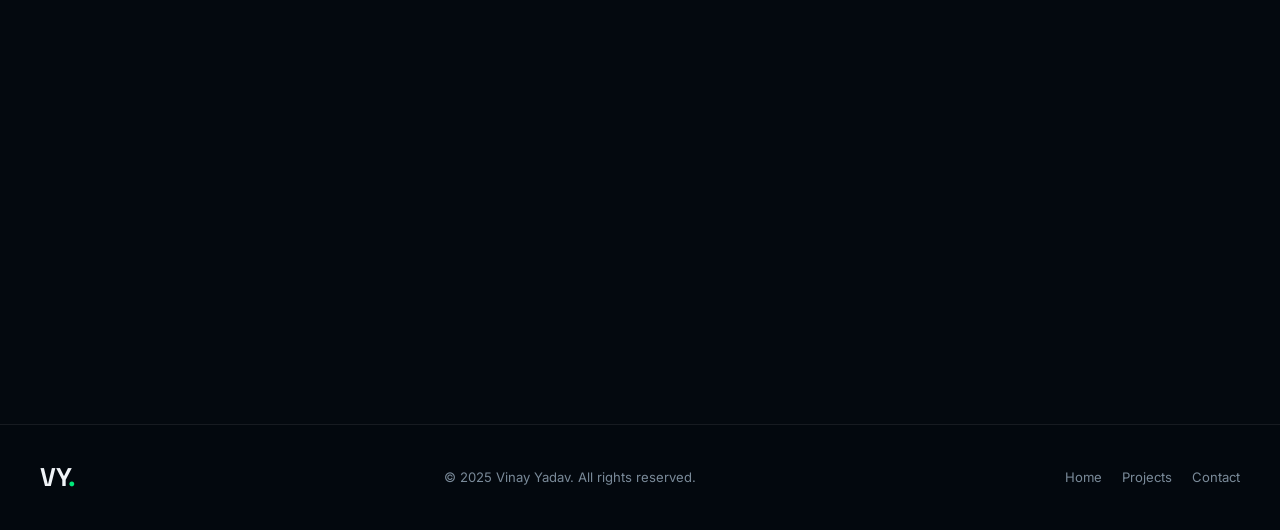
==== commit e9691f24: "Updated Portfolio" ====
--- a/index.html
+++ b/index.html
@@ -137,10 +137,10 @@
               <span class="stat-num">6+</span>
               <span class="stat-label">Technologies</span>
             </div>
-            <!-- <div class="stat-card">
+            <div class="stat-card">
               <span class="stat-num">4th</span>
               <span class="stat-label">Year B.Tech</span>
-            </div> -->
+            </div>
             <div class="stat-card">
               <span class="stat-num">AI</span>
               <span class="stat-label">Specialisation</span>
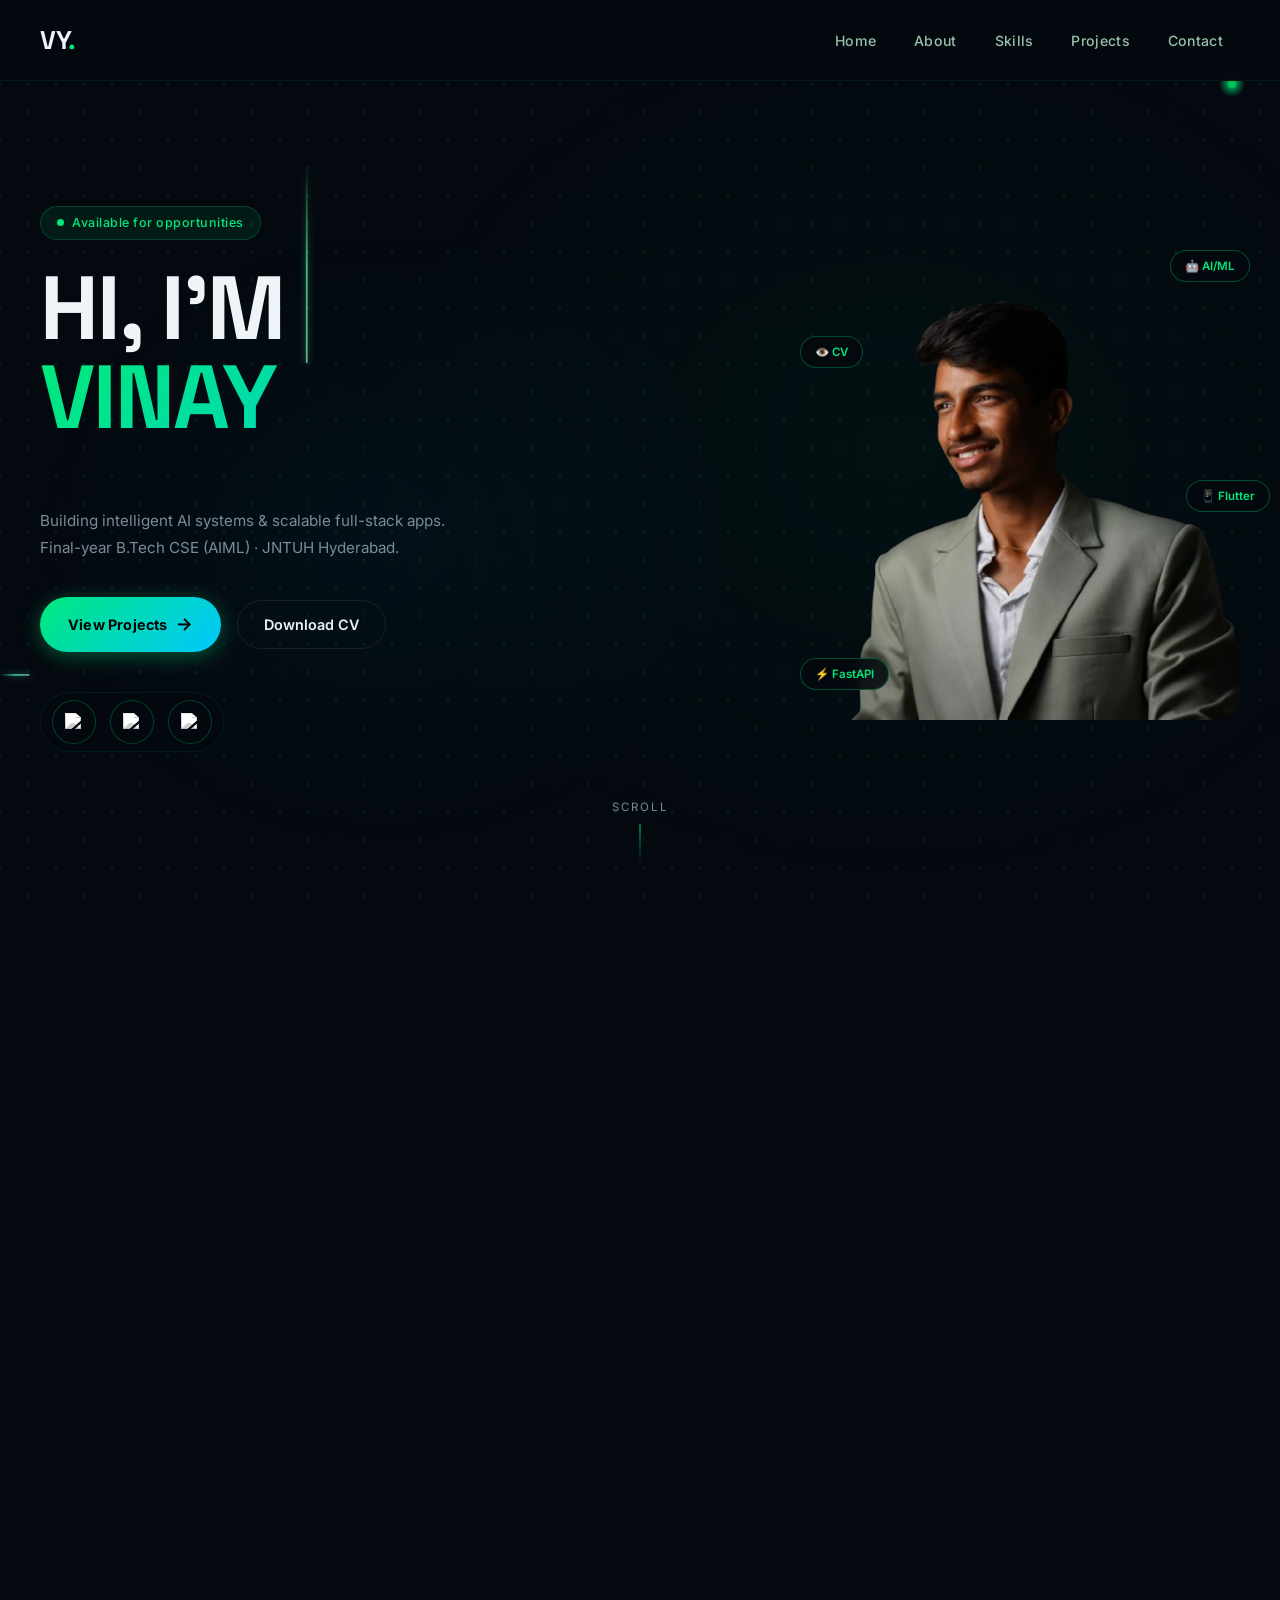
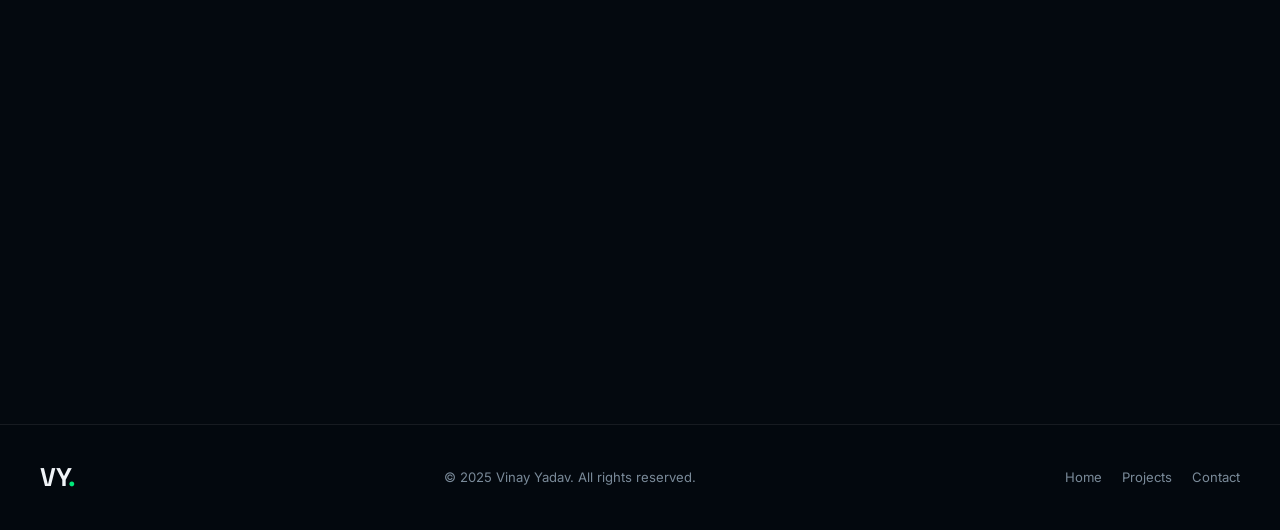
==== commit 956be29a: "Updated Portfolio" ====
--- a/index.html
+++ b/index.html
@@ -137,10 +137,10 @@
               <span class="stat-num">6+</span>
               <span class="stat-label">Technologies</span>
             </div>
-            <div class="stat-card">
+            <!-- <div class="stat-card">
               <span class="stat-num">4th</span>
               <span class="stat-label">Year B.Tech</span>
-            </div>
+            </div> -->
             <div class="stat-card">
               <span class="stat-num">AI</span>
               <span class="stat-label">Specialisation</span>
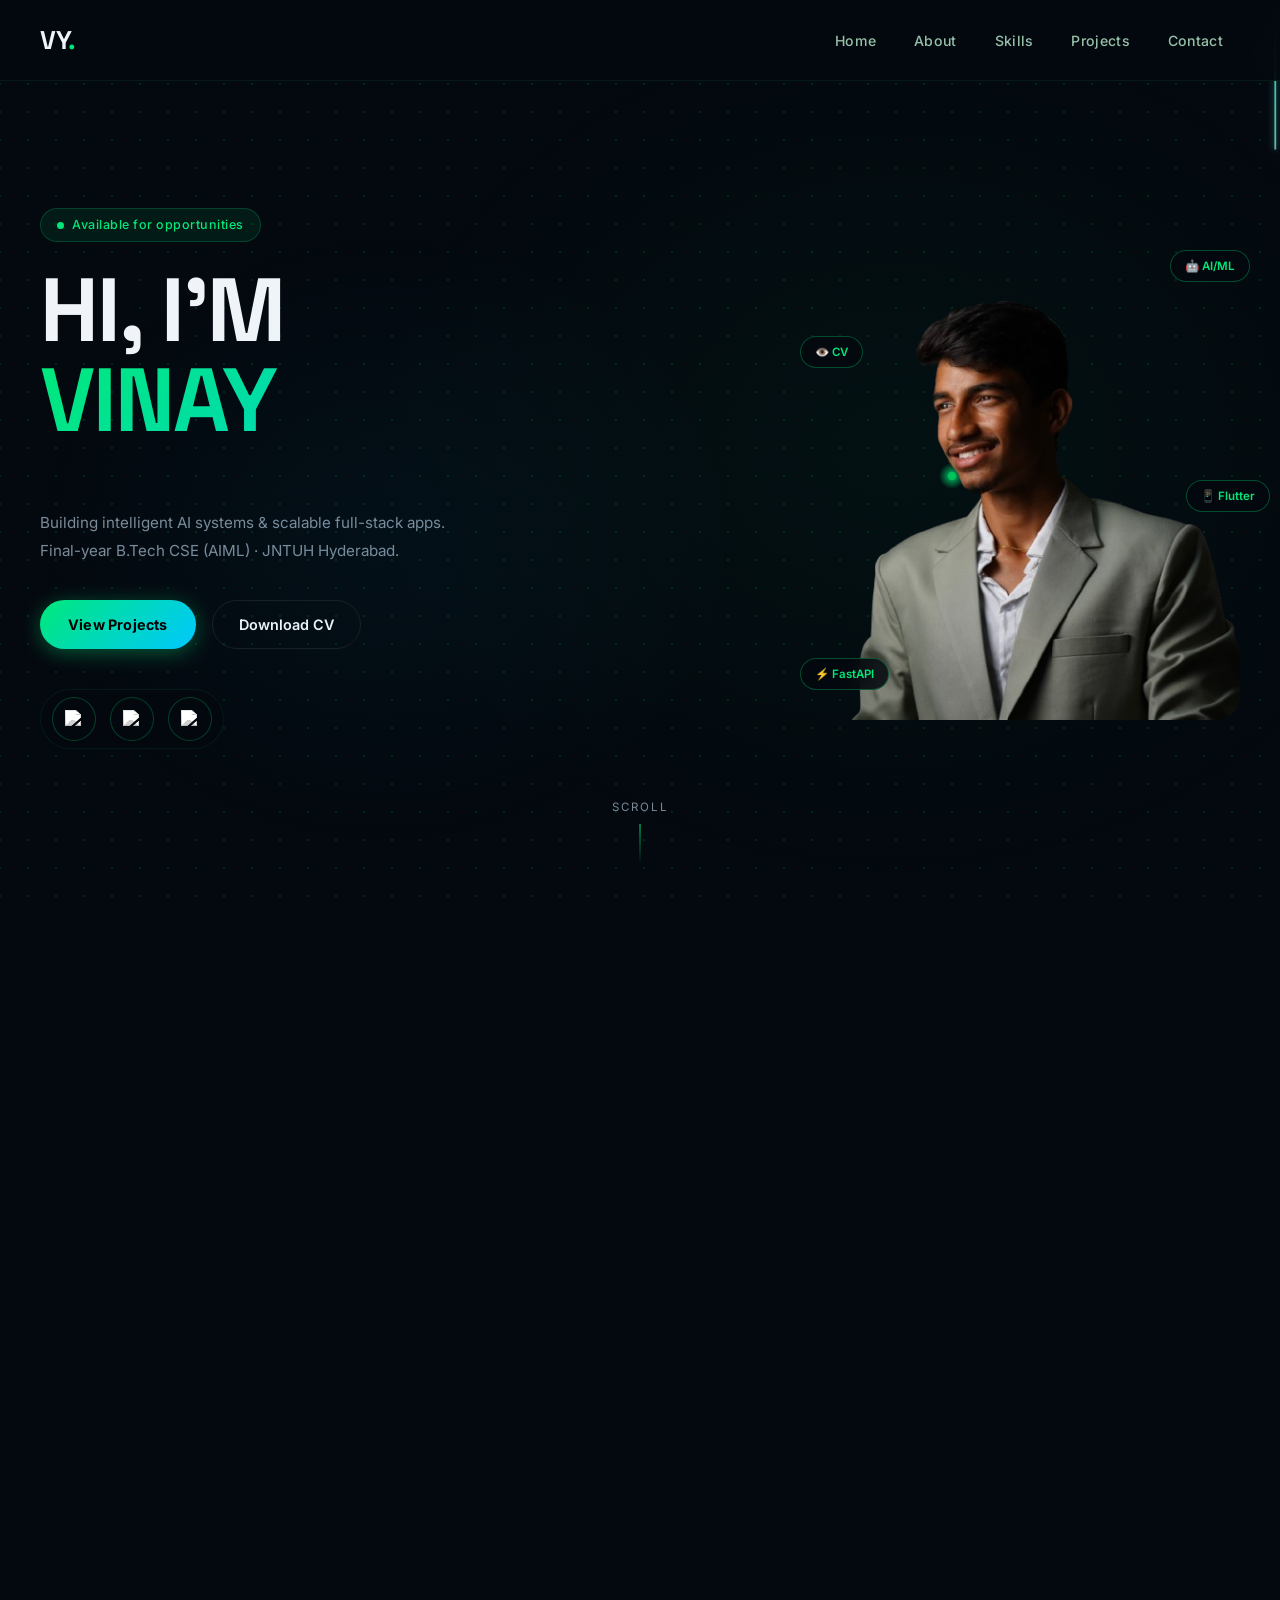
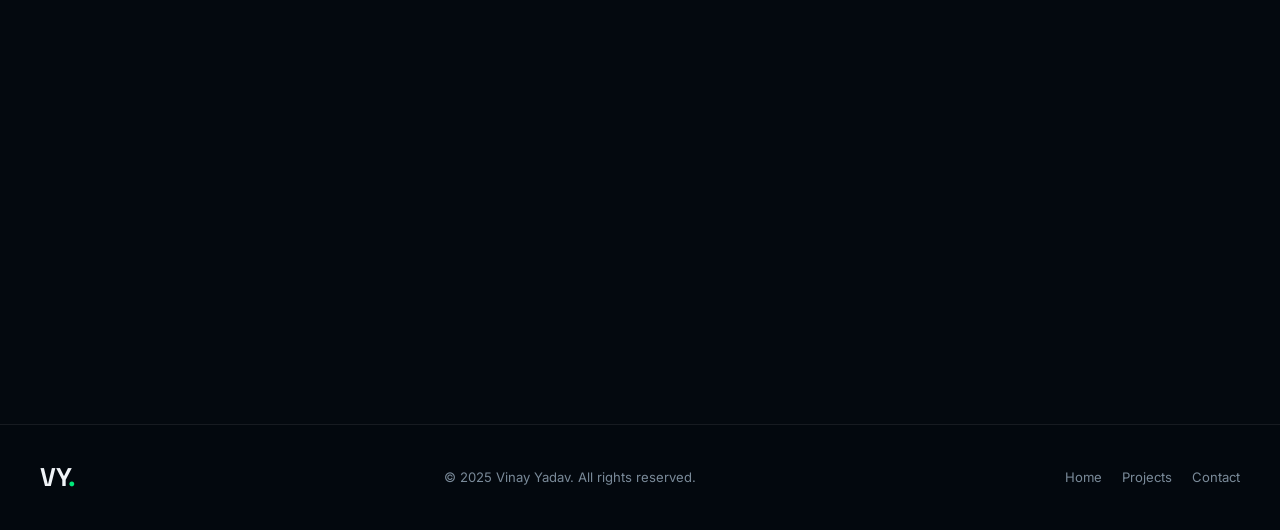
==== commit 37d52155: "Updated Portfolio" ====
--- a/index.html
+++ b/index.html
@@ -78,7 +78,7 @@
           </p>
 
           <div class="hero-cta">
-            <a href="#projects" class="btn-primary">View Projects <span>→</span></a>
+            <a href="#projects" class="btn-primary">View Projects</a>
             <a href="Vinay-Resume.pdf" class="btn-outline" download>Download CV</a>
           </div>
 
